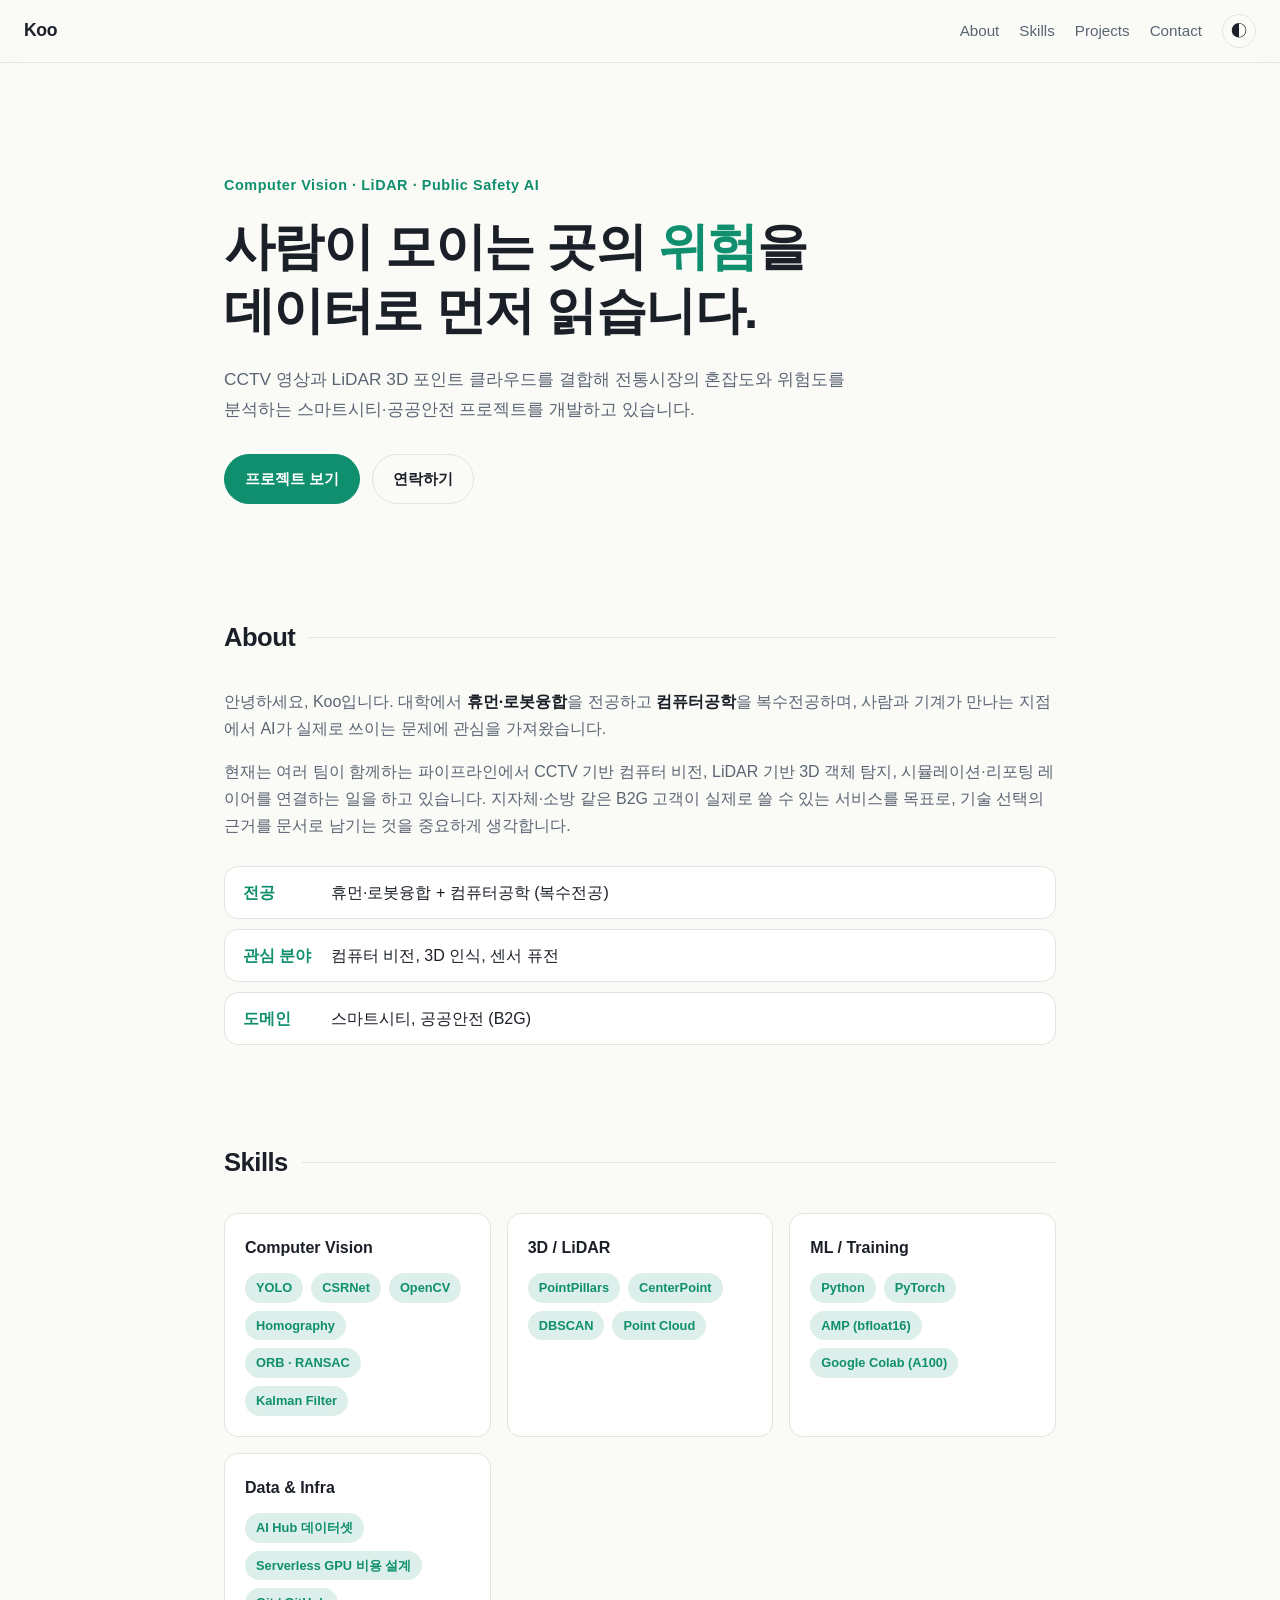
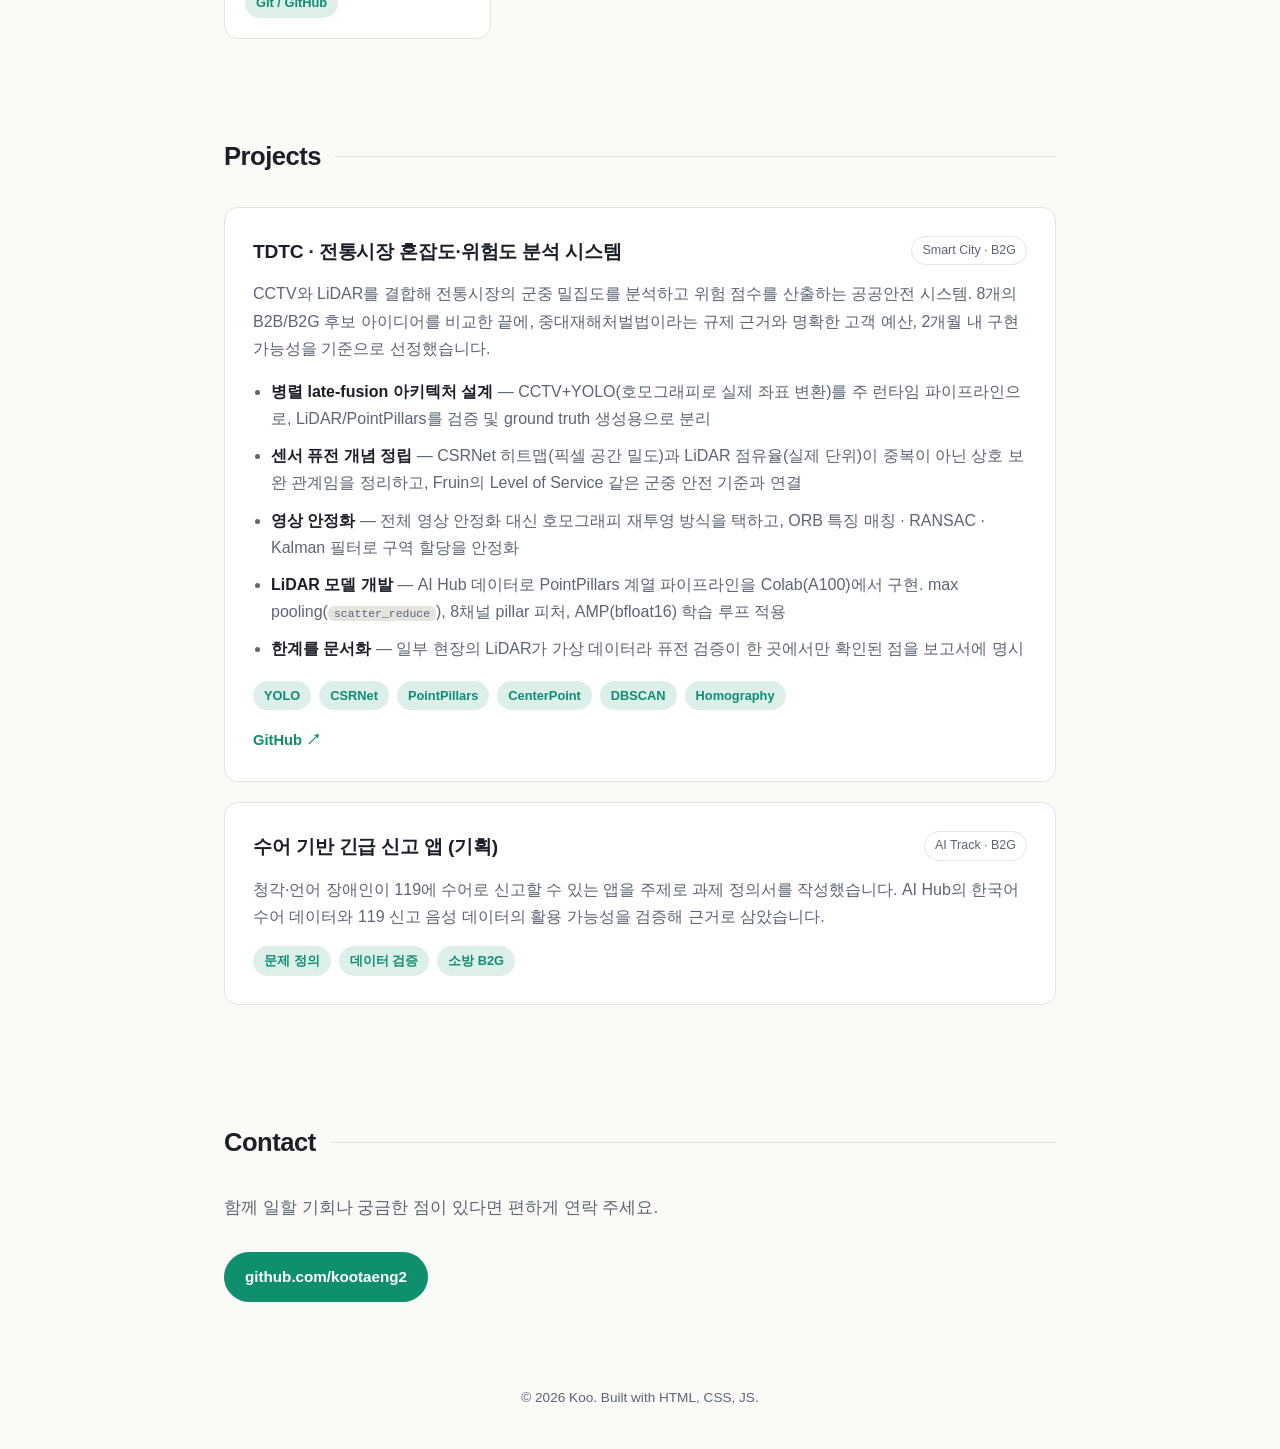
==== index.html @ 0a2bf9da "init portfolio Co-Authored-By: Claude Sonnet 5.5 <noreply@anthropic.com> Claude-Session: https://cla" ====
<!DOCTYPE html>
<html lang="ko">
<head>
  <meta charset="UTF-8">
  <meta name="viewport" content="width=device-width, initial-scale=1.0">
  <title>Koo | Portfolio</title>
  <meta name="description" content="컴퓨터 비전·LiDAR 기반 공공안전 AI를 만드는 Koo의 포트폴리오">
  <link rel="stylesheet" href="style.css">
</head>
<body>

  <header class="nav">
    <a href="#top" class="logo">Koo</a>
    <nav>
      <a href="#about">About</a>
      <a href="#skills">Skills</a>
      <a href="#projects">Projects</a>
      <a href="#contact">Contact</a>
      <button id="theme-toggle" aria-label="테마 전환">◐</button>
    </nav>
  </header>

  <main id="top">

    <!-- HERO -->
    <section class="hero">
      <p class="eyebrow">Computer Vision · LiDAR · Public Safety AI</p>
      <h1>사람이 모이는 곳의 <span class="accent">위험</span>을<br>데이터로 먼저 읽습니다.</h1>
      <p class="lead">
        CCTV 영상과 LiDAR 3D 포인트 클라우드를 결합해 전통시장의 혼잡도와 위험도를 분석하는
        스마트시티·공공안전 프로젝트를 개발하고 있습니다.
      </p>
      <div class="cta">
        <a class="btn primary" href="#projects">프로젝트 보기</a>
        <a class="btn" href="#contact">연락하기</a>
      </div>
    </section>

    <!-- ABOUT -->
    <section id="about" class="reveal">
      <h2>About</h2>
      <div class="about-grid">
        <p>
          안녕하세요, Koo입니다. 대학에서 <strong>휴먼·로봇융합</strong>을 전공하고
          <strong>컴퓨터공학</strong>을 복수전공하며, 사람과 기계가 만나는 지점에서
          AI가 실제로 쓰이는 문제에 관심을 가져왔습니다.
        </p>
        <p>
          현재는 여러 팀이 함께하는 파이프라인에서 CCTV 기반 컴퓨터 비전, LiDAR 기반 3D 객체 탐지,
          시뮬레이션·리포팅 레이어를 연결하는 일을 하고 있습니다. 지자체·소방 같은
          B2G 고객이 실제로 쓸 수 있는 서비스를 목표로, 기술 선택의 근거를 문서로 남기는 것을 중요하게 생각합니다.
        </p>
      </div>
      <ul class="facts">
        <li><span>전공</span>휴먼·로봇융합 + 컴퓨터공학 (복수전공)</li>
        <li><span>관심 분야</span>컴퓨터 비전, 3D 인식, 센서 퓨전</li>
        <li><span>도메인</span>스마트시티, 공공안전 (B2G)</li>
      </ul>
    </section>

    <!-- SKILLS -->
    <section id="skills" class="reveal">
      <h2>Skills</h2>
      <div class="skill-grid">
        <div class="skill-card">
          <h3>Computer Vision</h3>
          <div class="tags"><span>YOLO</span><span>CSRNet</span><span>OpenCV</span><span>Homography</span><span>ORB · RANSAC</span><span>Kalman Filter</span></div>
        </div>
        <div class="skill-card">
          <h3>3D / LiDAR</h3>
          <div class="tags"><span>PointPillars</span><span>CenterPoint</span><span>DBSCAN</span><span>Point Cloud</span></div>
        </div>
        <div class="skill-card">
          <h3>ML / Training</h3>
          <div class="tags"><span>Python</span><span>PyTorch</span><span>AMP (bfloat16)</span><span>Google Colab (A100)</span></div>
        </div>
        <div class="skill-card">
          <h3>Data &amp; Infra</h3>
          <div class="tags"><span>AI Hub 데이터셋</span><span>Serverless GPU 비용 설계</span><span>Git / GitHub</span></div>
        </div>
      </div>
    </section>

    <!-- PROJECTS -->
    <section id="projects" class="reveal">
      <h2>Projects</h2>

      <article class="project featured">
        <div class="project-head">
          <h3>TDTC · 전통시장 혼잡도·위험도 분석 시스템</h3>
          <span class="badge">Smart City · B2G</span>
        </div>
        <p class="summary">
          CCTV와 LiDAR를 결합해 전통시장의 군중 밀집도를 분석하고 위험 점수를 산출하는 공공안전 시스템.
          8개의 B2B/B2G 후보 아이디어를 비교한 끝에, 중대재해처벌법이라는 규제 근거와 명확한 고객 예산,
          2개월 내 구현 가능성을 기준으로 선정했습니다.
        </p>
        <ul class="points">
          <li>
            <strong>병렬 late-fusion 아키텍처 설계</strong> —
            CCTV+YOLO(호모그래피로 실제 좌표 변환)를 주 런타임 파이프라인으로,
            LiDAR/PointPillars를 검증 및 ground truth 생성용으로 분리
          </li>
          <li>
            <strong>센서 퓨전 개념 정립</strong> —
            CSRNet 히트맵(픽셀 공간 밀도)과 LiDAR 점유율(실제 단위)이 중복이 아닌 상호 보완 관계임을 정리하고,
            Fruin의 Level of Service 같은 군중 안전 기준과 연결
          </li>
          <li>
            <strong>영상 안정화</strong> —
            전체 영상 안정화 대신 호모그래피 재투영 방식을 택하고,
            ORB 특징 매칭 · RANSAC · Kalman 필터로 구역 할당을 안정화
          </li>
          <li>
            <strong>LiDAR 모델 개발</strong> —
            AI Hub 데이터로 PointPillars 계열 파이프라인을 Colab(A100)에서 구현.
            max pooling(<code>scatter_reduce</code>), 8채널 pillar 피처, AMP(bfloat16) 학습 루프 적용
          </li>
          <li>
            <strong>한계를 문서화</strong> —
            일부 현장의 LiDAR가 가상 데이터라 퓨전 검증이 한 곳에서만 확인된 점을 보고서에 명시
          </li>
        </ul>
        <div class="tags"><span>YOLO</span><span>CSRNet</span><span>PointPillars</span><span>CenterPoint</span><span>DBSCAN</span><span>Homography</span></div>
        <div class="links">
          <a href="https://github.com/StrongestTeam10/TDTC-AI-CCTV" class="link" target="_blank" rel="noopener">GitHub ↗</a>
        </div>
      </article>

      <article class="project">
        <div class="project-head">
          <h3>수어 기반 긴급 신고 앱 (기획)</h3>
          <span class="badge">AI Track · B2G</span>
        </div>
        <p class="summary">
          청각·언어 장애인이 119에 수어로 신고할 수 있는 앱을 주제로 과제 정의서를 작성했습니다.
          AI Hub의 한국어 수어 데이터와 119 신고 음성 데이터의 활용 가능성을 검증해 근거로 삼았습니다.
        </p>
        <div class="tags"><span>문제 정의</span><span>데이터 검증</span><span>소방 B2G</span></div>
      </article>

    </section>

    <!-- CONTACT -->
    <section id="contact" class="reveal">
      <h2>Contact</h2>
      <p class="lead">함께 일할 기회나 궁금한 점이 있다면 편하게 연락 주세요.</p>
      <div class="contact-links">
        <a class="btn primary" href="https://github.com/kootaeng2" target="_blank" rel="noopener">github.com/kootaeng2</a>
      </div>
    </section>

  </main>

  <footer>
    <p>© <span id="year"></span> Koo. Built with HTML, CSS, JS.</p>
  </footer>

  <script src="script.js"></script>
</body>
</html>
---- style.css ----
:root {
  --bg: #0e1116;
  --surface: #161b22;
  --border: #262d38;
  --text: #e6e9ef;
  --muted: #98a2b3;
  --accent: #4cc9a6;
  --accent-ink: #06231b;
  --radius: 14px;
  --maxw: 880px;
}

:root[data-theme="light"] {
  --bg: #fafaf7;
  --surface: #ffffff;
  --border: #e4e4de;
  --text: #1b1f27;
  --muted: #5b6573;
  --accent: #0f8f6e;
  --accent-ink: #ffffff;
}

* { box-sizing: border-box; margin: 0; padding: 0; }
html { scroll-behavior: smooth; scroll-padding-top: 72px; }

body {
  background: var(--bg);
  color: var(--text);
  font-family: "Pretendard", -apple-system, BlinkMacSystemFont, "Segoe UI", "Apple SD Gothic Neo", "Noto Sans KR", sans-serif;
  line-height: 1.7;
  -webkit-font-smoothing: antialiased;
}

a { color: inherit; text-decoration: none; }
code {
  background: var(--border);
  padding: 1px 6px;
  border-radius: 6px;
  font-size: 0.88em;
}

/* NAV */
.nav {
  position: sticky; top: 0; z-index: 10;
  display: flex; justify-content: space-between; align-items: center;
  padding: 14px 24px;
  background: color-mix(in srgb, var(--bg) 85%, transparent);
  backdrop-filter: blur(10px);
  border-bottom: 1px solid var(--border);
}
.logo { font-weight: 800; font-size: 1.1rem; letter-spacing: -0.02em; }
.nav nav { display: flex; align-items: center; gap: 20px; font-size: 0.95rem; color: var(--muted); }
.nav nav a:hover { color: var(--text); }
#theme-toggle {
  background: none; border: 1px solid var(--border); color: var(--text);
  width: 34px; height: 34px; border-radius: 50%; cursor: pointer; font-size: 1rem;
}

/* LAYOUT */
main { max-width: var(--maxw); margin: 0 auto; padding: 0 24px; }
section { padding: 72px 0 24px; }
h2 {
  font-size: 1.6rem; letter-spacing: -0.02em; margin-bottom: 28px;
  display: flex; align-items: center; gap: 14px;
}
h2::after { content: ""; flex: 1; height: 1px; background: var(--border); }

/* HERO */
.hero { padding: 110px 0 40px; }
.eyebrow { color: var(--accent); font-weight: 600; font-size: 0.9rem; letter-spacing: 0.04em; margin-bottom: 18px; }
.hero h1 { font-size: clamp(2rem, 5.5vw, 3.2rem); line-height: 1.25; letter-spacing: -0.03em; margin-bottom: 22px; }
.accent { color: var(--accent); }
.lead { color: var(--muted); font-size: 1.08rem; max-width: 640px; }
.cta, .contact-links { display: flex; flex-wrap: wrap; gap: 12px; margin-top: 30px; }

.btn {
  display: inline-block; padding: 11px 20px; border-radius: 999px;
  border: 1px solid var(--border); font-weight: 600; font-size: 0.95rem;
  transition: transform .15s, border-color .15s;
}
.btn:hover { transform: translateY(-2px); border-color: var(--accent); }
.btn.primary { background: var(--accent); color: var(--accent-ink); border-color: var(--accent); }

/* ABOUT */
.about-grid { display: grid; gap: 16px; color: var(--muted); }
.about-grid strong { color: var(--text); }
.facts { list-style: none; margin-top: 26px; display: grid; gap: 10px; }
.facts li {
  background: var(--surface); border: 1px solid var(--border);
  border-radius: var(--radius); padding: 12px 18px; display: flex; gap: 16px;
}
.facts span { color: var(--accent); font-weight: 700; min-width: 72px; }

/* SKILLS */
.skill-grid { display: grid; grid-template-columns: repeat(auto-fit, minmax(240px, 1fr)); gap: 16px; }
.skill-card {
  background: var(--surface); border: 1px solid var(--border);
  border-radius: var(--radius); padding: 20px;
}
.skill-card h3 { font-size: 1rem; margin-bottom: 12px; }

.tags { display: flex; flex-wrap: wrap; gap: 8px; }
.tags span {
  font-size: 0.8rem; padding: 4px 11px; border-radius: 999px;
  background: color-mix(in srgb, var(--accent) 14%, transparent);
  color: var(--accent); font-weight: 600;
}

/* PROJECTS */
.project {
  background: var(--surface); border: 1px solid var(--border);
  border-radius: var(--radius); padding: 28px; margin-bottom: 20px;
  transition: border-color .2s, transform .2s;
}
.project:hover { border-color: var(--accent); transform: translateY(-2px); }
.project-head { display: flex; justify-content: space-between; align-items: flex-start; gap: 12px; flex-wrap: wrap; margin-bottom: 12px; }
.project h3 { font-size: 1.2rem; letter-spacing: -0.01em; }
.badge { font-size: 0.78rem; color: var(--muted); border: 1px solid var(--border); padding: 3px 10px; border-radius: 999px; }
.summary { color: var(--muted); margin-bottom: 16px; }
.points { margin: 0 0 18px 18px; color: var(--muted); display: grid; gap: 10px; }
.points strong { color: var(--text); }
.links { display: flex; gap: 16px; margin-top: 18px; }
.link { color: var(--accent); font-weight: 600; font-size: 0.92rem; }
.link:hover { text-decoration: underline; }
.project.placeholder { border-style: dashed; text-align: center; color: var(--muted); background: transparent; }
.project.placeholder h3 { color: var(--muted); margin-bottom: 6px; }

/* FOOTER */
footer { text-align: center; color: var(--muted); font-size: 0.85rem; padding: 60px 24px 40px; }

/* REVEAL ANIMATION */
.reveal { opacity: 0; transform: translateY(18px); transition: opacity .6s ease, transform .6s ease; }
.reveal.visible { opacity: 1; transform: none; }
@media (prefers-reduced-motion: reduce) {
  .reveal { opacity: 1; transform: none; transition: none; }
  html { scroll-behavior: auto; }
}

@media (max-width: 560px) {
  .nav nav { gap: 12px; font-size: 0.85rem; }
  .project { padding: 20px; }
  .facts li { flex-direction: column; gap: 2px; }
}
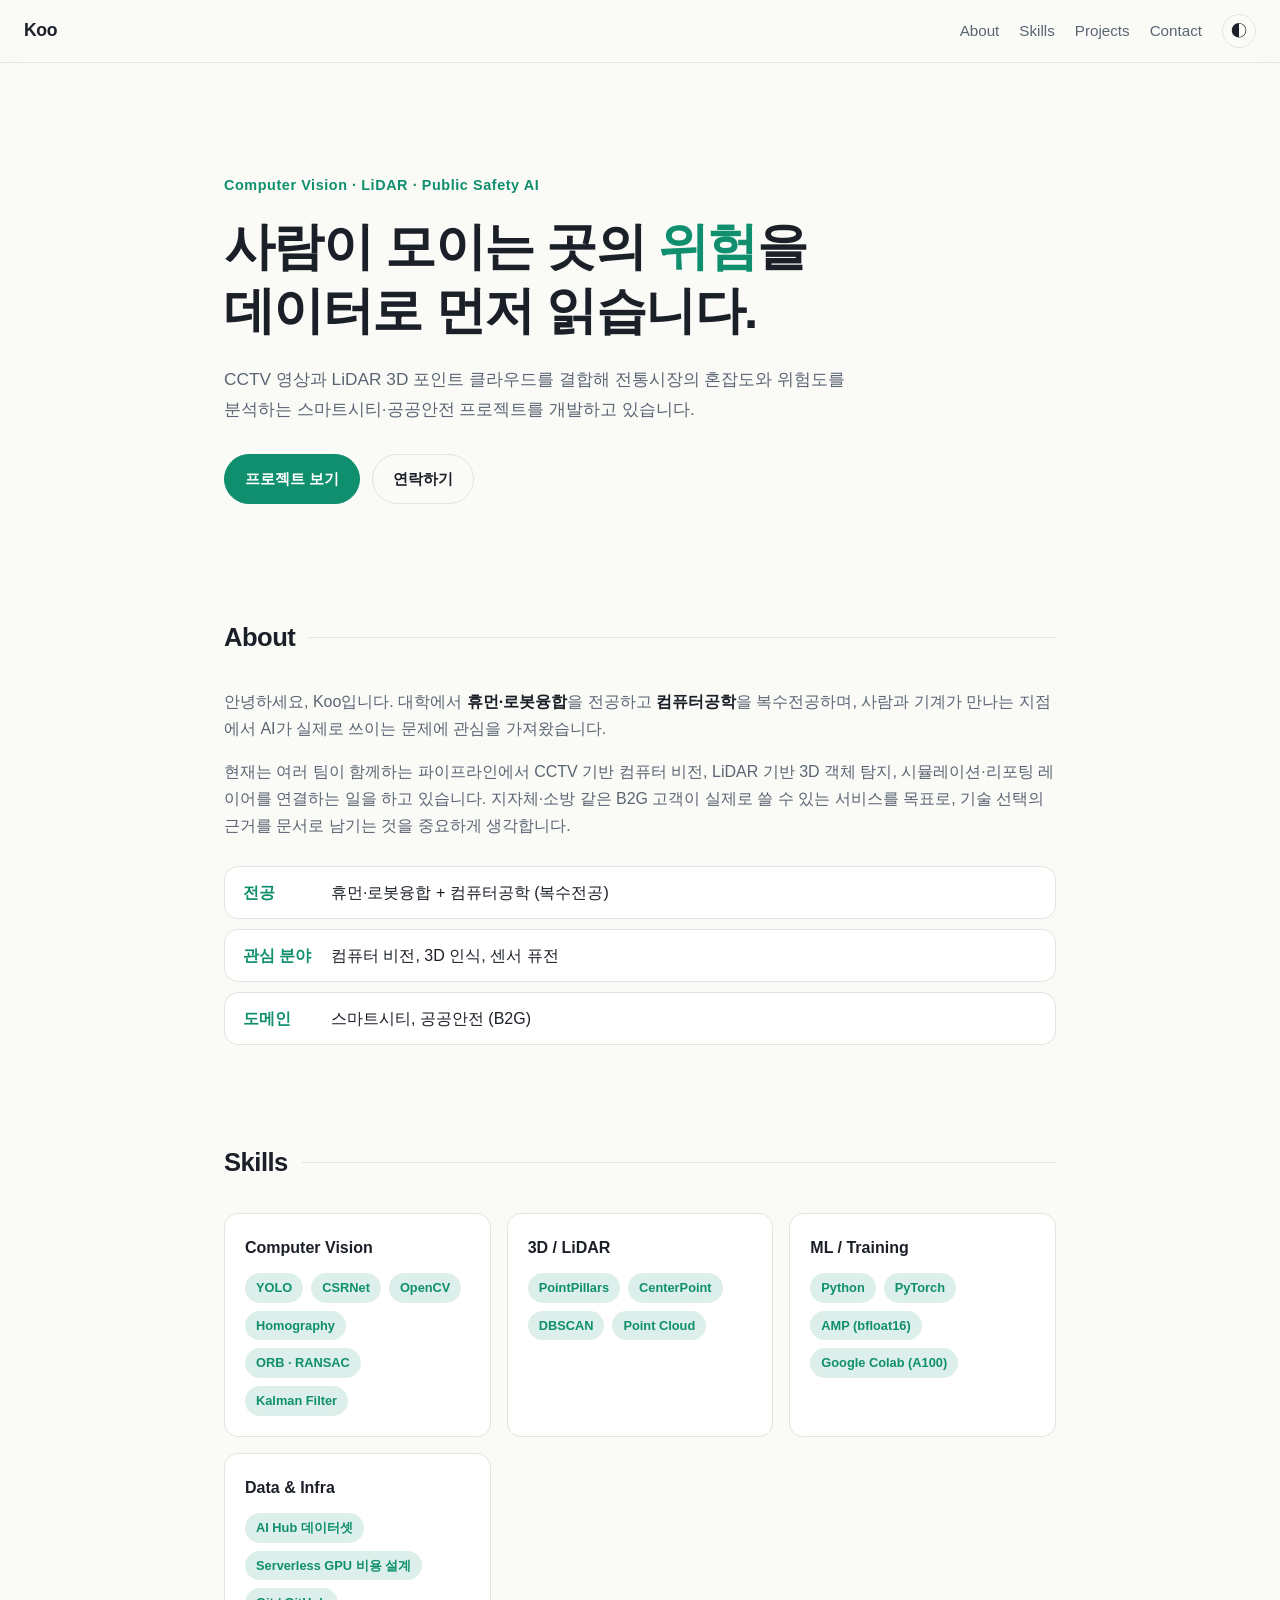
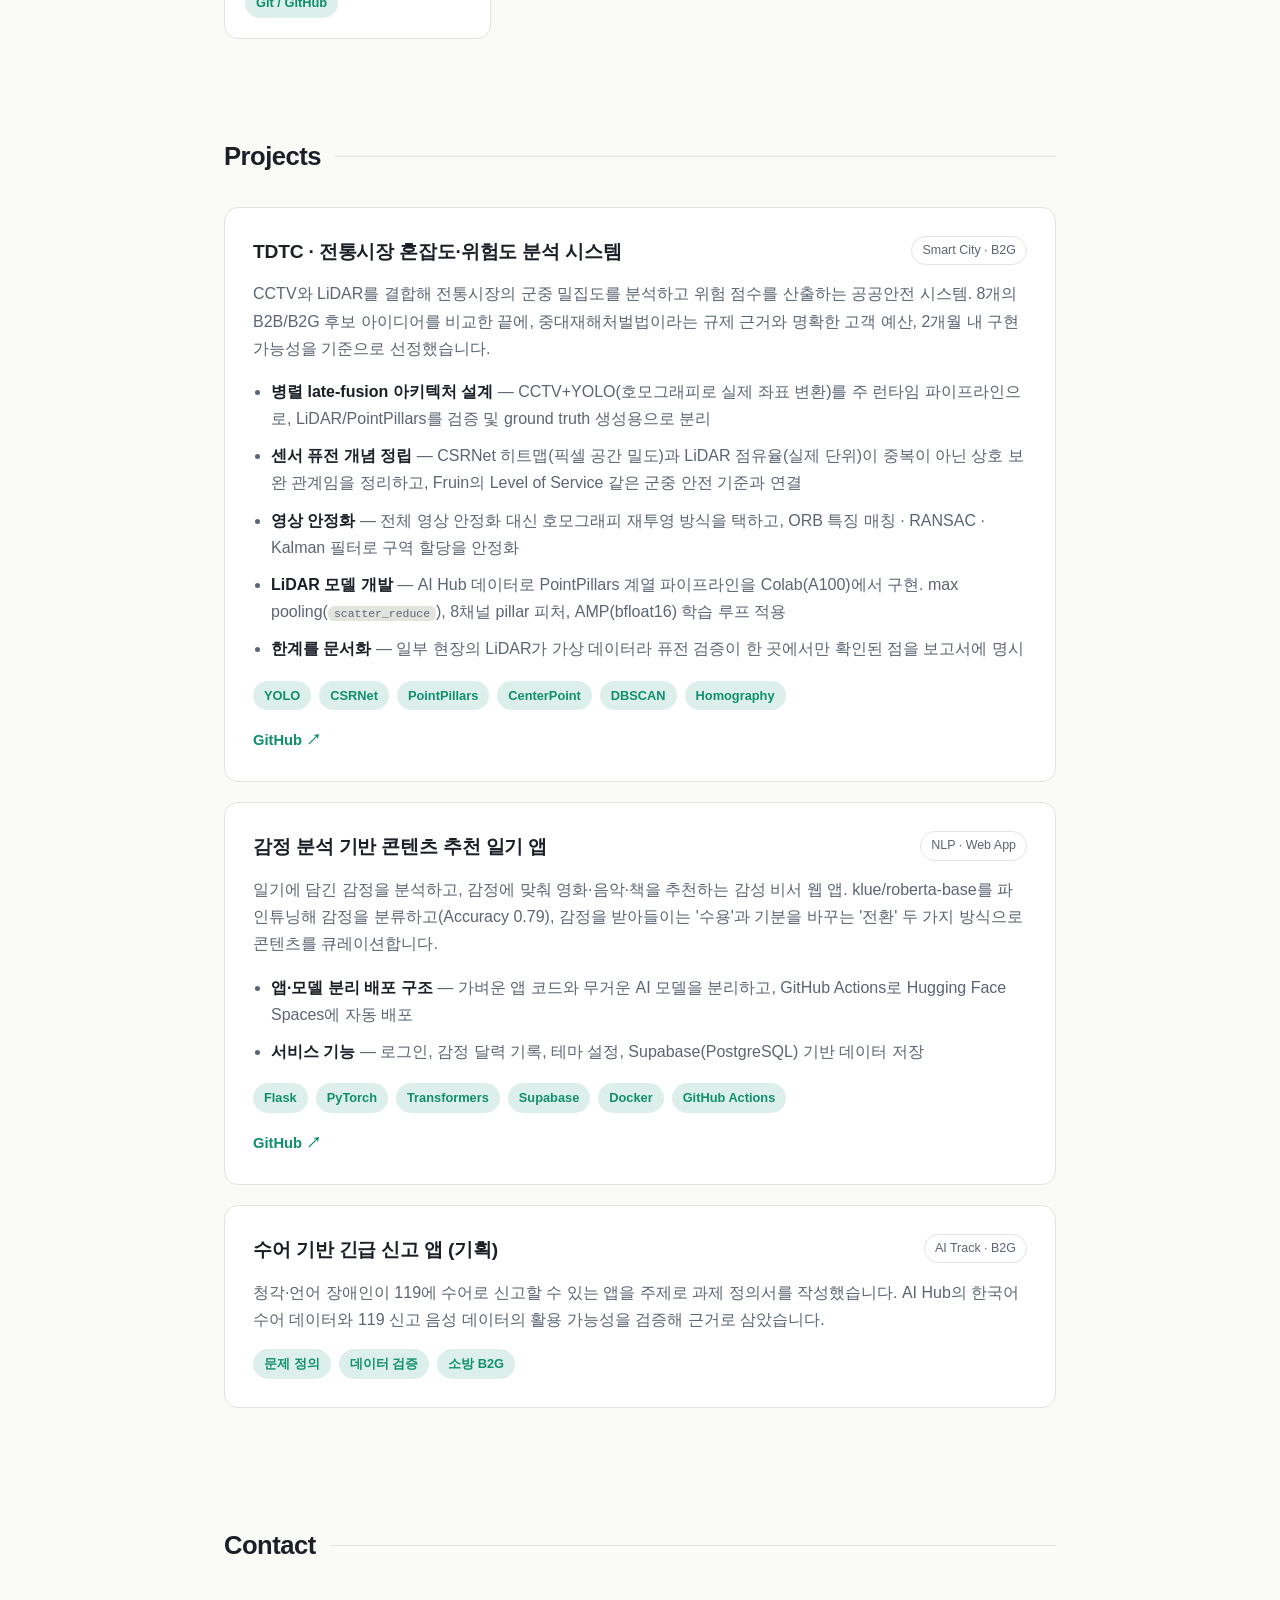
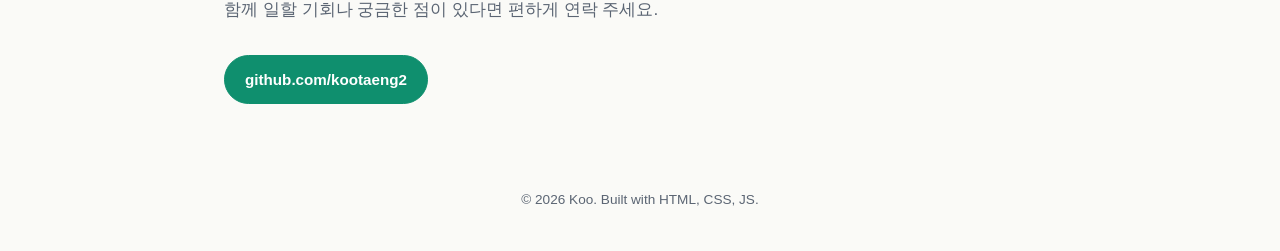
==== commit 00db5a7f: "add emotion chatbot project card Co-Authored-By: Claude Sonnet 5.5 <noreply@anthropic.com> Claude-Se" ====
--- a/index.html
+++ b/index.html
@@ -129,6 +129,32 @@
 
       <article class="project">
         <div class="project-head">
+          <h3>감정 분석 기반 콘텐츠 추천 일기 앱</h3>
+          <span class="badge">NLP · Web App</span>
+        </div>
+        <p class="summary">
+          일기에 담긴 감정을 분석하고, 감정에 맞춰 영화·음악·책을 추천하는 감성 비서 웹 앱.
+          klue/roberta-base를 파인튜닝해 감정을 분류하고(Accuracy 0.79), 감정을 받아들이는 '수용'과
+          기분을 바꾸는 '전환' 두 가지 방식으로 콘텐츠를 큐레이션합니다.
+        </p>
+        <ul class="points">
+          <li>
+            <strong>앱·모델 분리 배포 구조</strong> —
+            가벼운 앱 코드와 무거운 AI 모델을 분리하고, GitHub Actions로 Hugging Face Spaces에 자동 배포
+          </li>
+          <li>
+            <strong>서비스 기능</strong> —
+            로그인, 감정 달력 기록, 테마 설정, Supabase(PostgreSQL) 기반 데이터 저장
+          </li>
+        </ul>
+        <div class="tags"><span>Flask</span><span>PyTorch</span><span>Transformers</span><span>Supabase</span><span>Docker</span><span>GitHub Actions</span></div>
+        <div class="links">
+          <a href="https://github.com/kootaeng2/Emotion-Chatbot-App" class="link" target="_blank" rel="noopener">GitHub ↗</a>
+        </div>
+      </article>
+
+      <article class="project">
+        <div class="project-head">
           <h3>수어 기반 긴급 신고 앱 (기획)</h3>
           <span class="badge">AI Track · B2G</span>
         </div>
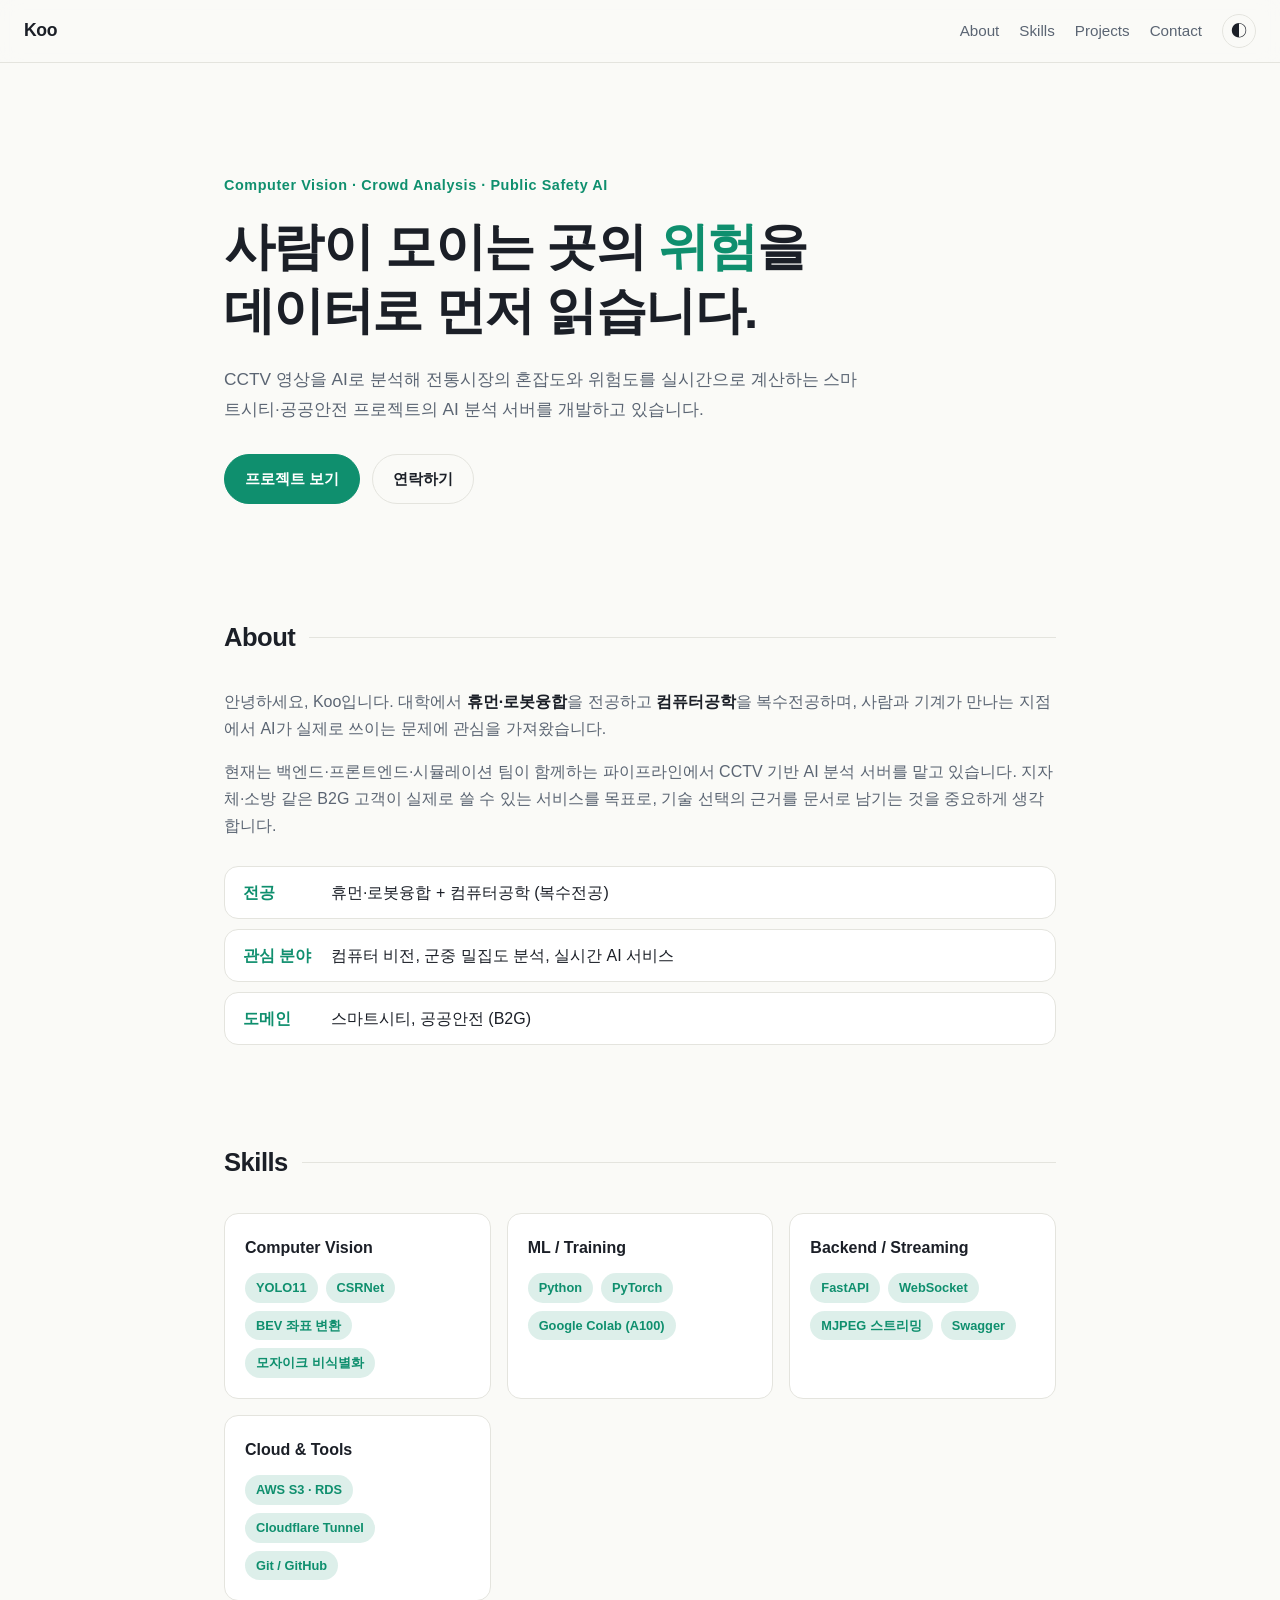
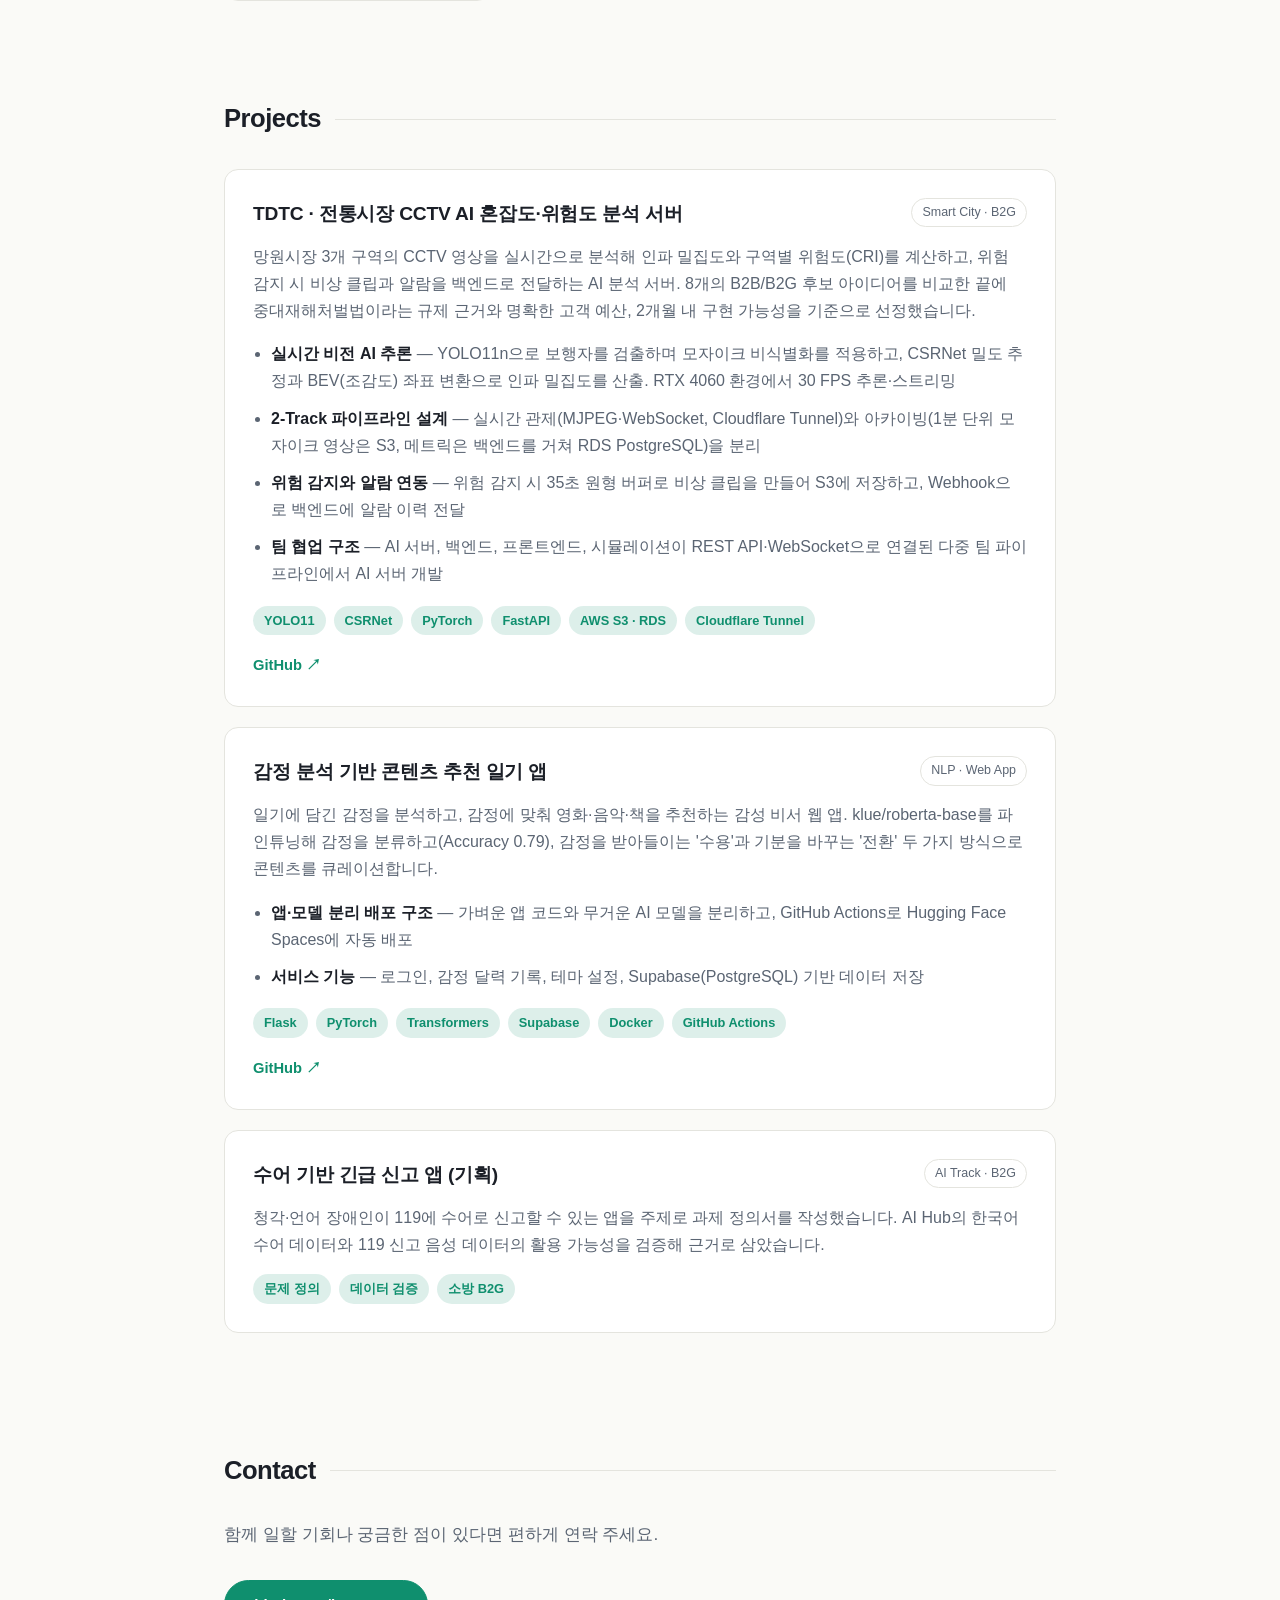
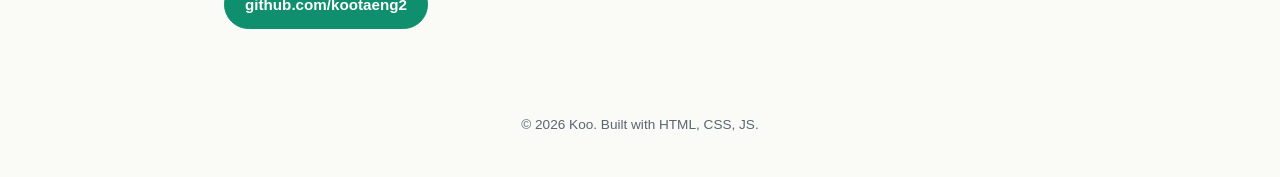
==== commit 74344430: "update TDTC section: CCTV-only AI server, remove LiDAR Co-Authored-By: Claude Sonnet 5.5 <noreply@an" ====
--- a/index.html
+++ b/index.html
@@ -4,7 +4,7 @@
   <meta charset="UTF-8">
   <meta name="viewport" content="width=device-width, initial-scale=1.0">
   <title>Koo | Portfolio</title>
-  <meta name="description" content="컴퓨터 비전·LiDAR 기반 공공안전 AI를 만드는 Koo의 포트폴리오">
+  <meta name="description" content="컴퓨터 비전 기반 공공안전 AI를 만드는 Koo의 포트폴리오">
   <link rel="stylesheet" href="style.css">
 </head>
 <body>
@@ -24,11 +24,11 @@
 
     <!-- HERO -->
     <section class="hero">
-      <p class="eyebrow">Computer Vision · LiDAR · Public Safety AI</p>
+      <p class="eyebrow">Computer Vision · Crowd Analysis · Public Safety AI</p>
       <h1>사람이 모이는 곳의 <span class="accent">위험</span>을<br>데이터로 먼저 읽습니다.</h1>
       <p class="lead">
-        CCTV 영상과 LiDAR 3D 포인트 클라우드를 결합해 전통시장의 혼잡도와 위험도를 분석하는
-        스마트시티·공공안전 프로젝트를 개발하고 있습니다.
+        CCTV 영상을 AI로 분석해 전통시장의 혼잡도와 위험도를 실시간으로 계산하는
+        스마트시티·공공안전 프로젝트의 AI 분석 서버를 개발하고 있습니다.
       </p>
       <div class="cta">
         <a class="btn primary" href="#projects">프로젝트 보기</a>
@@ -46,14 +46,13 @@
           AI가 실제로 쓰이는 문제에 관심을 가져왔습니다.
         </p>
         <p>
-          현재는 여러 팀이 함께하는 파이프라인에서 CCTV 기반 컴퓨터 비전, LiDAR 기반 3D 객체 탐지,
-          시뮬레이션·리포팅 레이어를 연결하는 일을 하고 있습니다. 지자체·소방 같은
-          B2G 고객이 실제로 쓸 수 있는 서비스를 목표로, 기술 선택의 근거를 문서로 남기는 것을 중요하게 생각합니다.
+          현재는 백엔드·프론트엔드·시뮬레이션 팀이 함께하는 파이프라인에서 CCTV 기반 AI 분석 서버를 맡고 있습니다.
+          지자체·소방 같은 B2G 고객이 실제로 쓸 수 있는 서비스를 목표로, 기술 선택의 근거를 문서로 남기는 것을 중요하게 생각합니다.
         </p>
       </div>
       <ul class="facts">
         <li><span>전공</span>휴먼·로봇융합 + 컴퓨터공학 (복수전공)</li>
-        <li><span>관심 분야</span>컴퓨터 비전, 3D 인식, 센서 퓨전</li>
+        <li><span>관심 분야</span>컴퓨터 비전, 군중 밀집도 분석, 실시간 AI 서비스</li>
         <li><span>도메인</span>스마트시티, 공공안전 (B2G)</li>
       </ul>
     </section>
@@ -64,19 +63,19 @@
       <div class="skill-grid">
         <div class="skill-card">
           <h3>Computer Vision</h3>
-          <div class="tags"><span>YOLO</span><span>CSRNet</span><span>OpenCV</span><span>Homography</span><span>ORB · RANSAC</span><span>Kalman Filter</span></div>
-        </div>
-        <div class="skill-card">
-          <h3>3D / LiDAR</h3>
-          <div class="tags"><span>PointPillars</span><span>CenterPoint</span><span>DBSCAN</span><span>Point Cloud</span></div>
+          <div class="tags"><span>YOLO11</span><span>CSRNet</span><span>BEV 좌표 변환</span><span>모자이크 비식별화</span></div>
         </div>
         <div class="skill-card">
           <h3>ML / Training</h3>
-          <div class="tags"><span>Python</span><span>PyTorch</span><span>AMP (bfloat16)</span><span>Google Colab (A100)</span></div>
+          <div class="tags"><span>Python</span><span>PyTorch</span><span>Google Colab (A100)</span></div>
         </div>
         <div class="skill-card">
-          <h3>Data &amp; Infra</h3>
-          <div class="tags"><span>AI Hub 데이터셋</span><span>Serverless GPU 비용 설계</span><span>Git / GitHub</span></div>
+          <h3>Backend / Streaming</h3>
+          <div class="tags"><span>FastAPI</span><span>WebSocket</span><span>MJPEG 스트리밍</span><span>Swagger</span></div>
+        </div>
+        <div class="skill-card">
+          <h3>Cloud &amp; Tools</h3>
+          <div class="tags"><span>AWS S3 · RDS</span><span>Cloudflare Tunnel</span><span>Git / GitHub</span></div>
         </div>
       </div>
     </section>
@@ -87,41 +86,34 @@
 
       <article class="project featured">
         <div class="project-head">
-          <h3>TDTC · 전통시장 혼잡도·위험도 분석 시스템</h3>
+          <h3>TDTC · 전통시장 CCTV AI 혼잡도·위험도 분석 서버</h3>
           <span class="badge">Smart City · B2G</span>
         </div>
         <p class="summary">
-          CCTV와 LiDAR를 결합해 전통시장의 군중 밀집도를 분석하고 위험 점수를 산출하는 공공안전 시스템.
-          8개의 B2B/B2G 후보 아이디어를 비교한 끝에, 중대재해처벌법이라는 규제 근거와 명확한 고객 예산,
-          2개월 내 구현 가능성을 기준으로 선정했습니다.
+          망원시장 3개 구역의 CCTV 영상을 실시간으로 분석해 인파 밀집도와 구역별 위험도(CRI)를 계산하고,
+          위험 감지 시 비상 클립과 알람을 백엔드로 전달하는 AI 분석 서버. 8개의 B2B/B2G 후보 아이디어를 비교한 끝에
+          중대재해처벌법이라는 규제 근거와 명확한 고객 예산, 2개월 내 구현 가능성을 기준으로 선정했습니다.
         </p>
         <ul class="points">
           <li>
-            <strong>병렬 late-fusion 아키텍처 설계</strong> —
-            CCTV+YOLO(호모그래피로 실제 좌표 변환)를 주 런타임 파이프라인으로,
-            LiDAR/PointPillars를 검증 및 ground truth 생성용으로 분리
+            <strong>실시간 비전 AI 추론</strong> —
+            YOLO11n으로 보행자를 검출하며 모자이크 비식별화를 적용하고, CSRNet 밀도 추정과 BEV(조감도) 좌표 변환으로
+            인파 밀집도를 산출. RTX 4060 환경에서 30 FPS 추론·스트리밍
           </li>
           <li>
-            <strong>센서 퓨전 개념 정립</strong> —
-            CSRNet 히트맵(픽셀 공간 밀도)과 LiDAR 점유율(실제 단위)이 중복이 아닌 상호 보완 관계임을 정리하고,
-            Fruin의 Level of Service 같은 군중 안전 기준과 연결
+            <strong>2-Track 파이프라인 설계</strong> —
+            실시간 관제(MJPEG·WebSocket, Cloudflare Tunnel)와 아카이빙(1분 단위 모자이크 영상은 S3, 메트릭은 백엔드를 거쳐 RDS PostgreSQL)을 분리
           </li>
           <li>
-            <strong>영상 안정화</strong> —
-            전체 영상 안정화 대신 호모그래피 재투영 방식을 택하고,
-            ORB 특징 매칭 · RANSAC · Kalman 필터로 구역 할당을 안정화
+            <strong>위험 감지와 알람 연동</strong> —
+            위험 감지 시 35초 원형 버퍼로 비상 클립을 만들어 S3에 저장하고, Webhook으로 백엔드에 알람 이력 전달
           </li>
           <li>
-            <strong>LiDAR 모델 개발</strong> —
-            AI Hub 데이터로 PointPillars 계열 파이프라인을 Colab(A100)에서 구현.
-            max pooling(<code>scatter_reduce</code>), 8채널 pillar 피처, AMP(bfloat16) 학습 루프 적용
-          </li>
-          <li>
-            <strong>한계를 문서화</strong> —
-            일부 현장의 LiDAR가 가상 데이터라 퓨전 검증이 한 곳에서만 확인된 점을 보고서에 명시
+            <strong>팀 협업 구조</strong> —
+            AI 서버, 백엔드, 프론트엔드, 시뮬레이션이 REST API·WebSocket으로 연결된 다중 팀 파이프라인에서 AI 서버 개발
           </li>
         </ul>
-        <div class="tags"><span>YOLO</span><span>CSRNet</span><span>PointPillars</span><span>CenterPoint</span><span>DBSCAN</span><span>Homography</span></div>
+        <div class="tags"><span>YOLO11</span><span>CSRNet</span><span>PyTorch</span><span>FastAPI</span><span>AWS S3 · RDS</span><span>Cloudflare Tunnel</span></div>
         <div class="links">
           <a href="https://github.com/StrongestTeam10/TDTC-AI-CCTV" class="link" target="_blank" rel="noopener">GitHub ↗</a>
         </div>
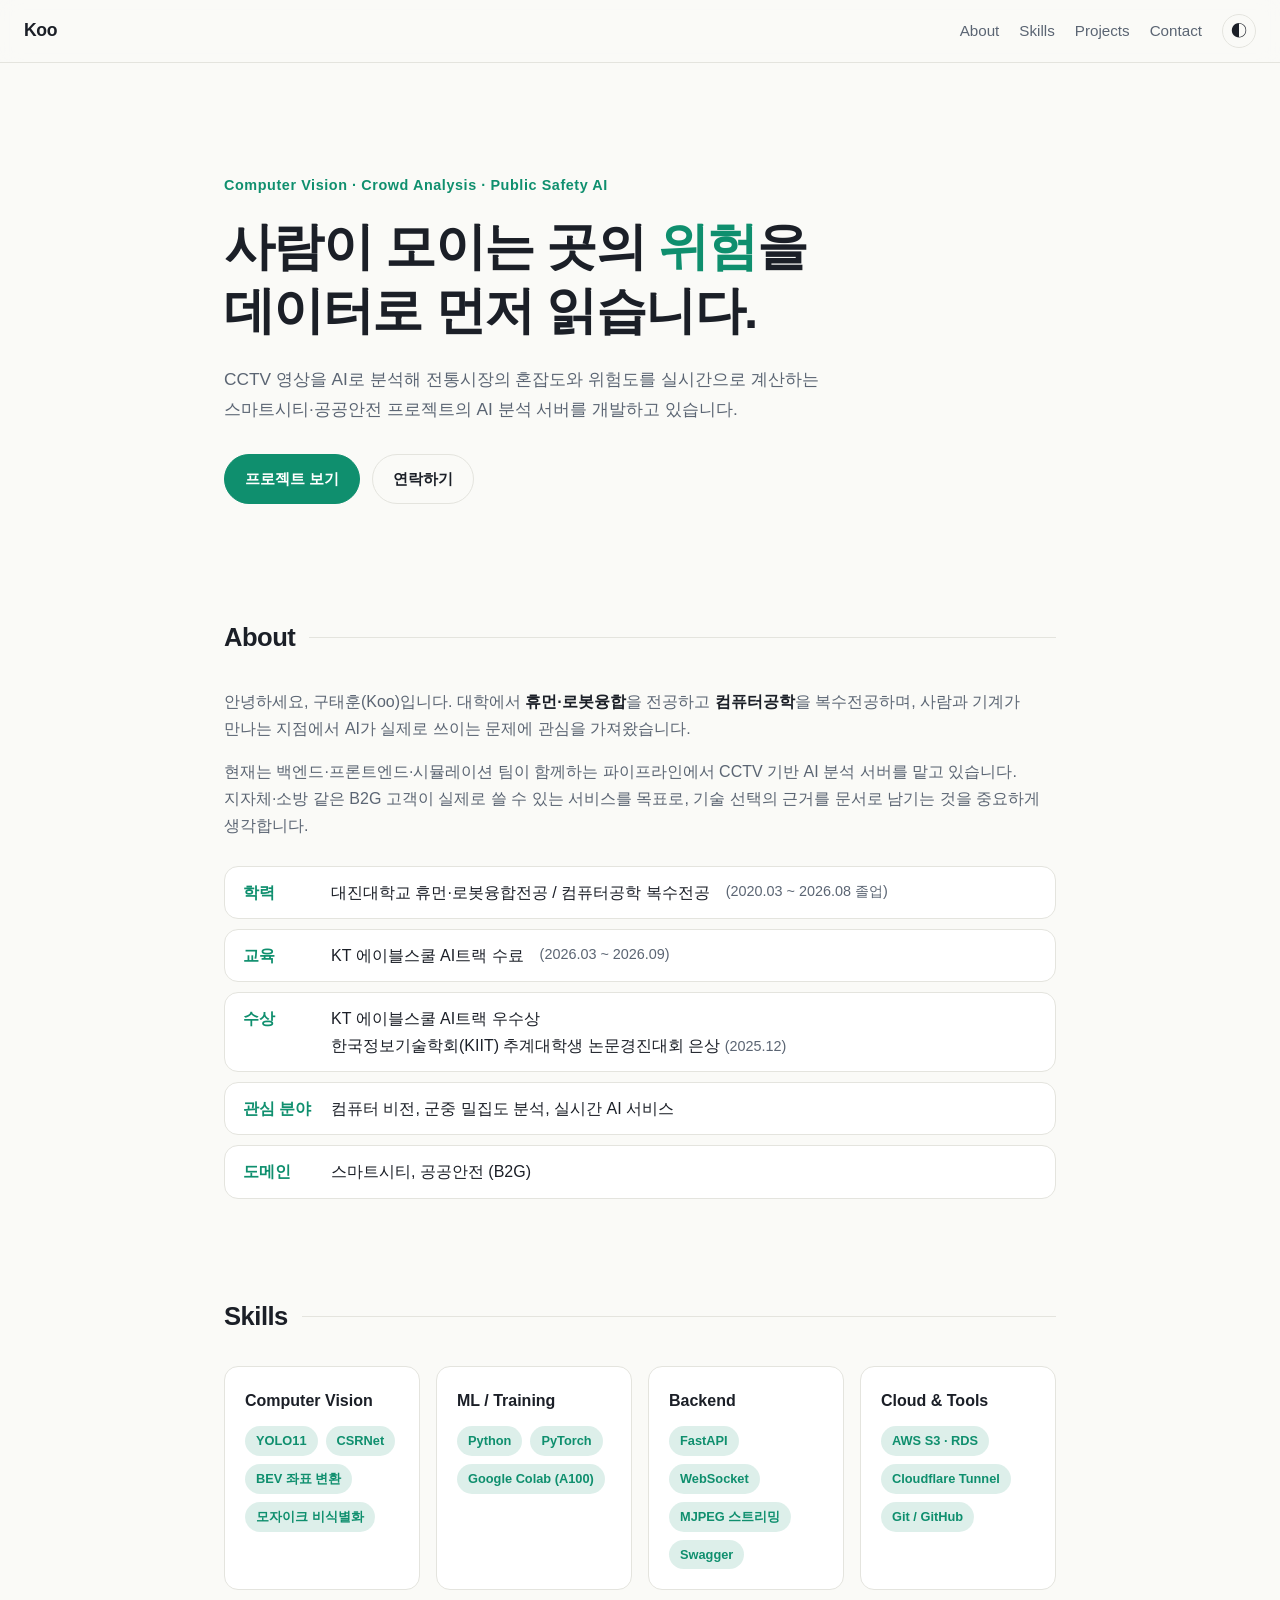
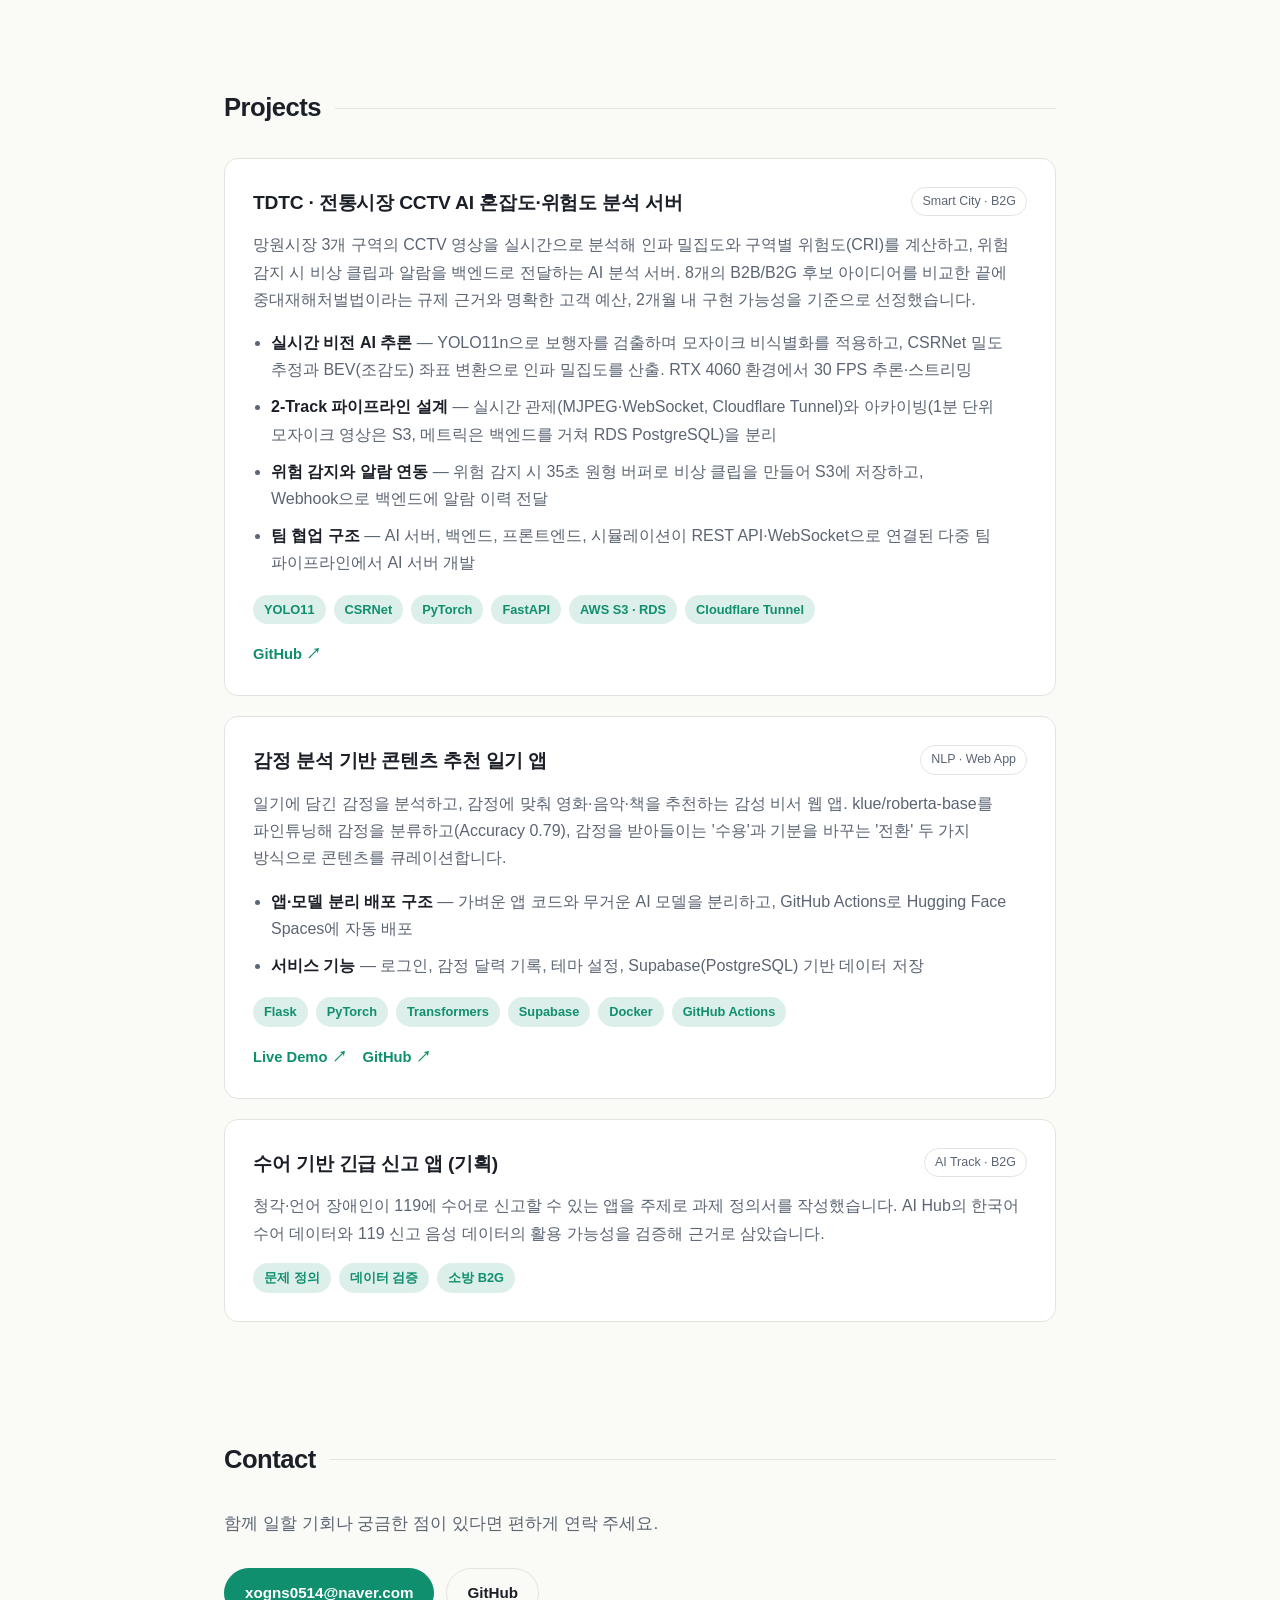
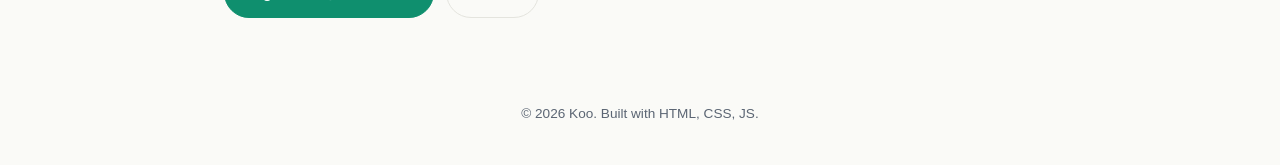
==== commit 1f6a415a: "add education, Aivle, awards, email; fix layout and Korean line breaks Co-Authored-By: Claude Sonnet" ====
--- a/index.html
+++ b/index.html
@@ -41,7 +41,7 @@
       <h2>About</h2>
       <div class="about-grid">
         <p>
-          안녕하세요, Koo입니다. 대학에서 <strong>휴먼·로봇융합</strong>을 전공하고
+          안녕하세요, 구태훈(Koo)입니다. 대학에서 <strong>휴먼·로봇융합</strong>을 전공하고
           <strong>컴퓨터공학</strong>을 복수전공하며, 사람과 기계가 만나는 지점에서
           AI가 실제로 쓰이는 문제에 관심을 가져왔습니다.
         </p>
@@ -51,7 +51,9 @@
         </p>
       </div>
       <ul class="facts">
-        <li><span>전공</span>휴먼·로봇융합 + 컴퓨터공학 (복수전공)</li>
+        <li><span>학력</span>대진대학교 휴먼·로봇융합전공 / 컴퓨터공학 복수전공 <em>(2020.03 ~ 2026.08 졸업)</em></li>
+        <li><span>교육</span>KT 에이블스쿨 AI트랙 수료 <em>(2026.03 ~ 2026.09)</em></li>
+        <li><span>수상</span><div>KT 에이블스쿨 AI트랙 우수상<br>한국정보기술학회(KIIT) 추계대학생 논문경진대회 은상 <em>(2025.12)</em></div></li>
         <li><span>관심 분야</span>컴퓨터 비전, 군중 밀집도 분석, 실시간 AI 서비스</li>
         <li><span>도메인</span>스마트시티, 공공안전 (B2G)</li>
       </ul>
@@ -70,7 +72,7 @@
           <div class="tags"><span>Python</span><span>PyTorch</span><span>Google Colab (A100)</span></div>
         </div>
         <div class="skill-card">
-          <h3>Backend / Streaming</h3>
+          <h3>Backend</h3>
           <div class="tags"><span>FastAPI</span><span>WebSocket</span><span>MJPEG 스트리밍</span><span>Swagger</span></div>
         </div>
         <div class="skill-card">
@@ -141,6 +143,7 @@
         </ul>
         <div class="tags"><span>Flask</span><span>PyTorch</span><span>Transformers</span><span>Supabase</span><span>Docker</span><span>GitHub Actions</span></div>
         <div class="links">
+          <a href="https://huggingface.co/spaces/taehoon222/emotion-chatbot-app" class="link" target="_blank" rel="noopener">Live Demo ↗</a>
           <a href="https://github.com/kootaeng2/Emotion-Chatbot-App" class="link" target="_blank" rel="noopener">GitHub ↗</a>
         </div>
       </article>
@@ -164,7 +167,8 @@
       <h2>Contact</h2>
       <p class="lead">함께 일할 기회나 궁금한 점이 있다면 편하게 연락 주세요.</p>
       <div class="contact-links">
-        <a class="btn primary" href="https://github.com/kootaeng2" target="_blank" rel="noopener">github.com/kootaeng2</a>
+        <a class="btn primary" href="mailto:xogns0514@naver.com">xogns0514@naver.com</a>
+        <a class="btn" href="https://github.com/kootaeng2" target="_blank" rel="noopener">GitHub</a>
       </div>
     </section>
 
--- a/style.css
+++ b/style.css
@@ -28,6 +28,8 @@
   color: var(--text);
   font-family: "Pretendard", -apple-system, BlinkMacSystemFont, "Segoe UI", "Apple SD Gothic Neo", "Noto Sans KR", sans-serif;
   line-height: 1.7;
+  word-break: keep-all;
+  overflow-wrap: break-word;
   -webkit-font-smoothing: antialiased;
 }
 
@@ -89,10 +91,11 @@
   background: var(--surface); border: 1px solid var(--border);
   border-radius: var(--radius); padding: 12px 18px; display: flex; gap: 16px;
 }
-.facts span { color: var(--accent); font-weight: 700; min-width: 72px; }
+.facts > li > span { color: var(--accent); font-weight: 700; min-width: 72px; flex-shrink: 0; }
+.facts em { color: var(--muted); font-style: normal; font-size: 0.9em; }
 
 /* SKILLS */
-.skill-grid { display: grid; grid-template-columns: repeat(auto-fit, minmax(240px, 1fr)); gap: 16px; }
+.skill-grid { display: grid; grid-template-columns: repeat(auto-fit, minmax(190px, 1fr)); gap: 16px; }
 .skill-card {
   background: var(--surface); border: 1px solid var(--border);
   border-radius: var(--radius); padding: 20px;
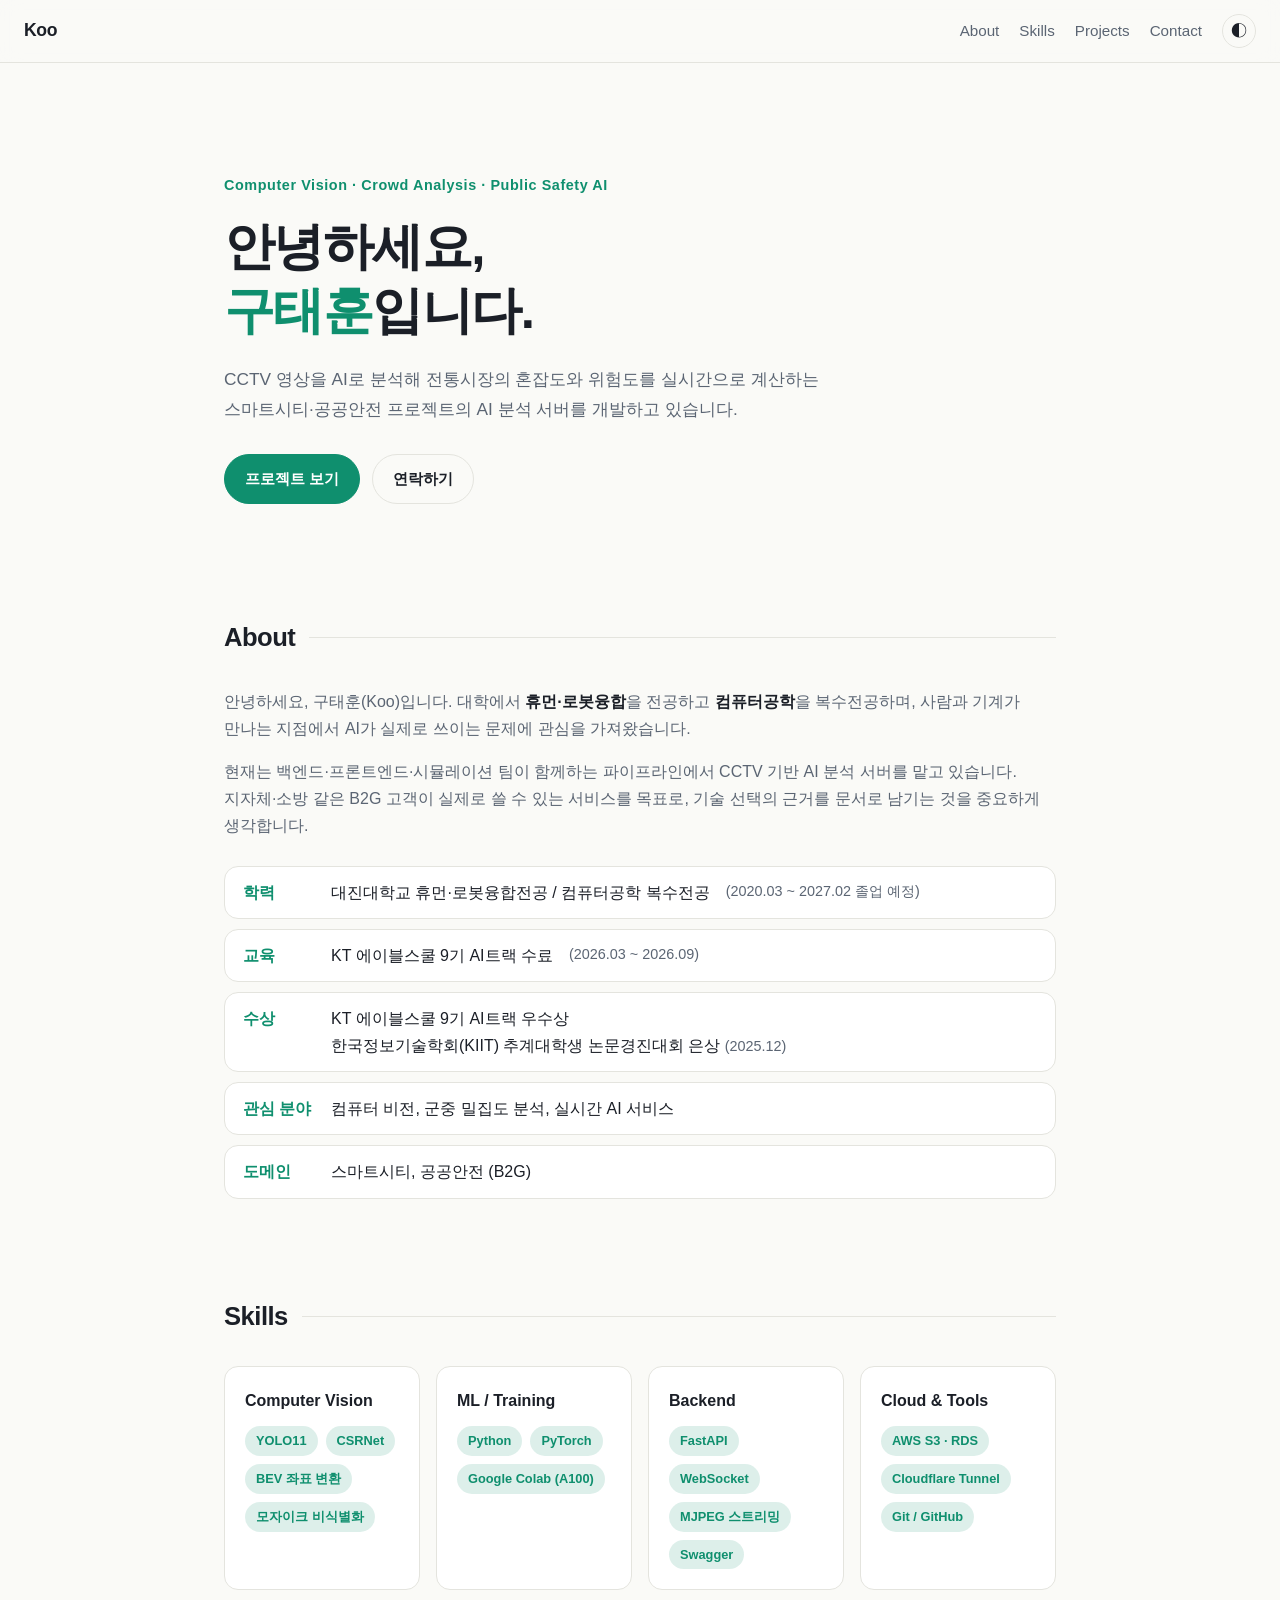
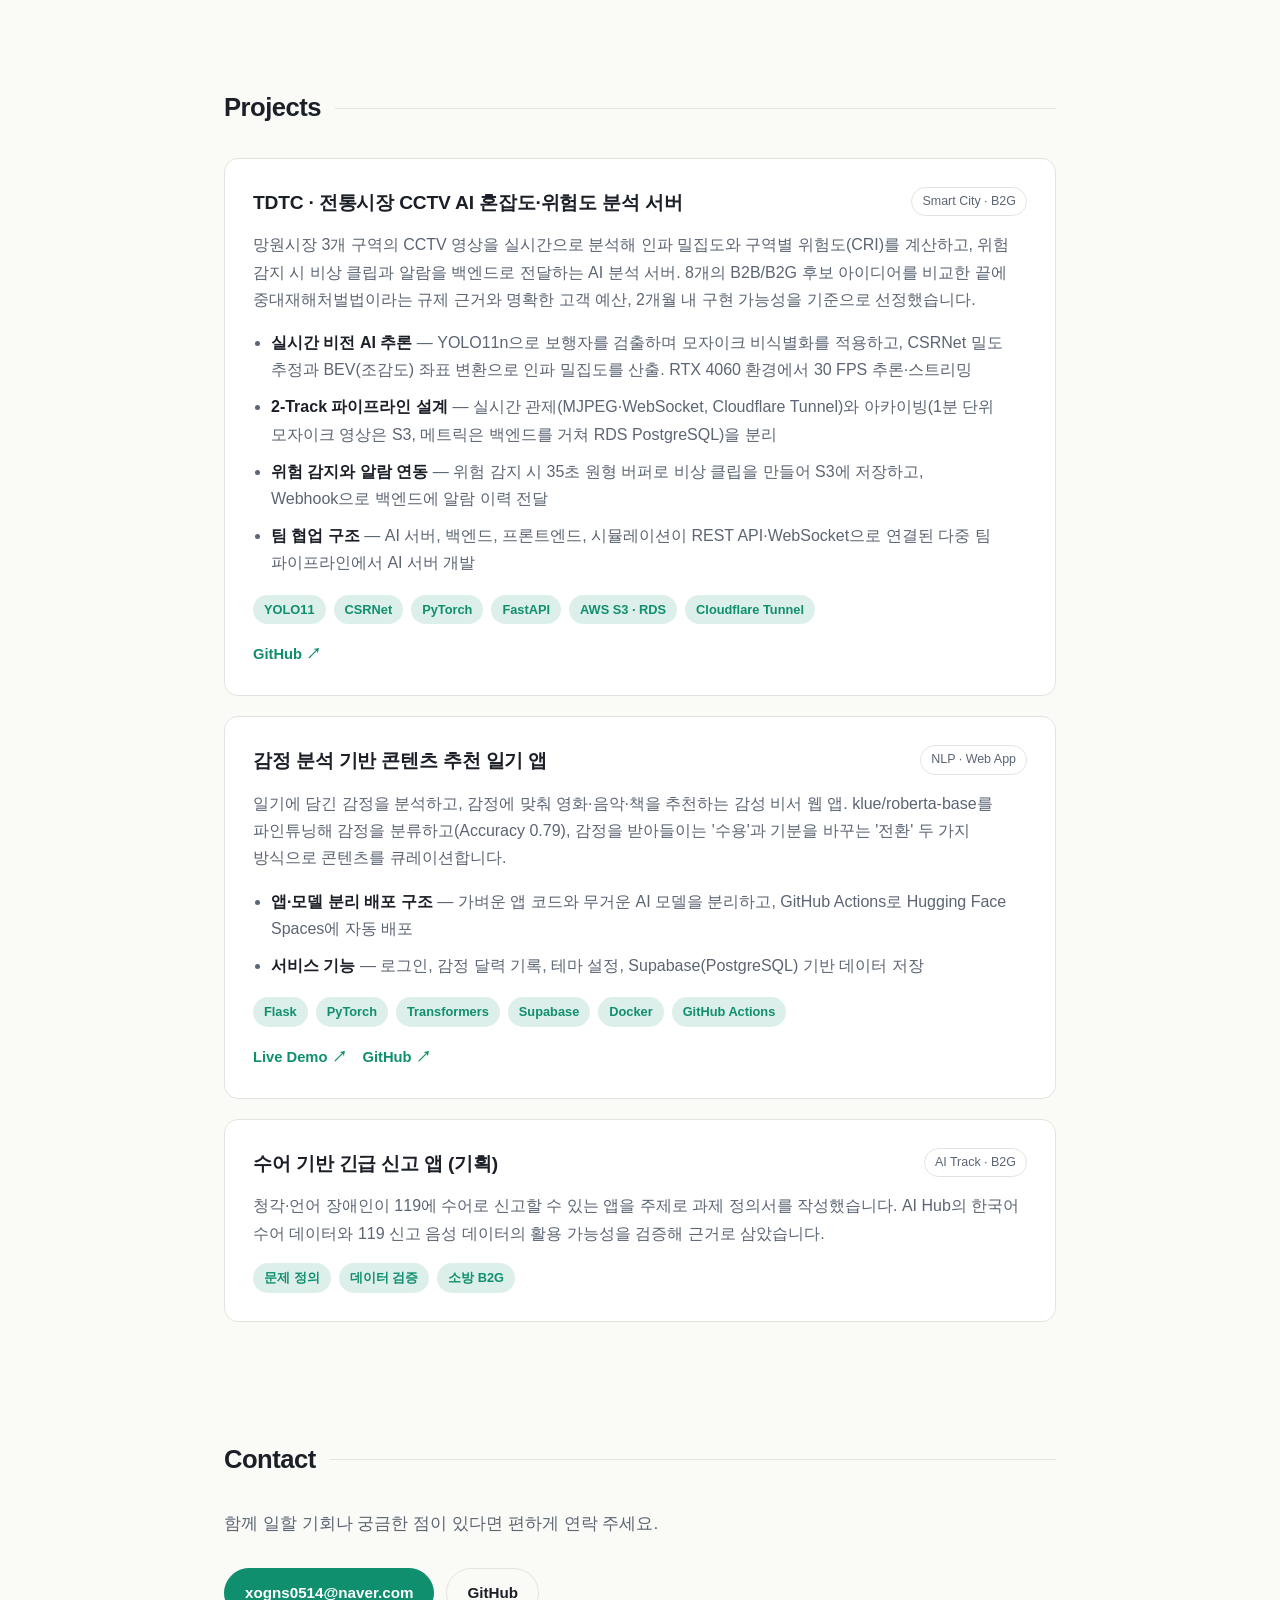
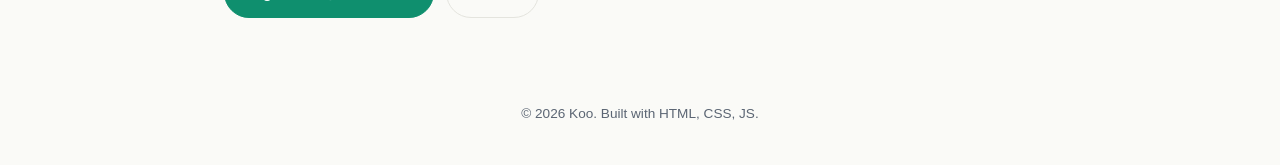
==== commit ce1e843b: "update hero, graduation date, Aivle 9th cohort Co-Authored-By: Claude Sonnet 5.5 <noreply@anthropic." ====
--- a/index.html
+++ b/index.html
@@ -25,7 +25,7 @@
     <!-- HERO -->
     <section class="hero">
       <p class="eyebrow">Computer Vision · Crowd Analysis · Public Safety AI</p>
-      <h1>사람이 모이는 곳의 <span class="accent">위험</span>을<br>데이터로 먼저 읽습니다.</h1>
+      <h1>안녕하세요,<br><span class="accent">구태훈</span>입니다.</h1>
       <p class="lead">
         CCTV 영상을 AI로 분석해 전통시장의 혼잡도와 위험도를 실시간으로 계산하는
         스마트시티·공공안전 프로젝트의 AI 분석 서버를 개발하고 있습니다.
@@ -51,9 +51,9 @@
         </p>
       </div>
       <ul class="facts">
-        <li><span>학력</span>대진대학교 휴먼·로봇융합전공 / 컴퓨터공학 복수전공 <em>(2020.03 ~ 2026.08 졸업)</em></li>
-        <li><span>교육</span>KT 에이블스쿨 AI트랙 수료 <em>(2026.03 ~ 2026.09)</em></li>
-        <li><span>수상</span><div>KT 에이블스쿨 AI트랙 우수상<br>한국정보기술학회(KIIT) 추계대학생 논문경진대회 은상 <em>(2025.12)</em></div></li>
+        <li><span>학력</span>대진대학교 휴먼·로봇융합전공 / 컴퓨터공학 복수전공 <em>(2020.03 ~ 2027.02 졸업 예정)</em></li>
+        <li><span>교육</span>KT 에이블스쿨 9기 AI트랙 수료 <em>(2026.03 ~ 2026.09)</em></li>
+        <li><span>수상</span><div>KT 에이블스쿨 9기 AI트랙 우수상<br>한국정보기술학회(KIIT) 추계대학생 논문경진대회 은상 <em>(2025.12)</em></div></li>
         <li><span>관심 분야</span>컴퓨터 비전, 군중 밀집도 분석, 실시간 AI 서비스</li>
         <li><span>도메인</span>스마트시티, 공공안전 (B2G)</li>
       </ul>
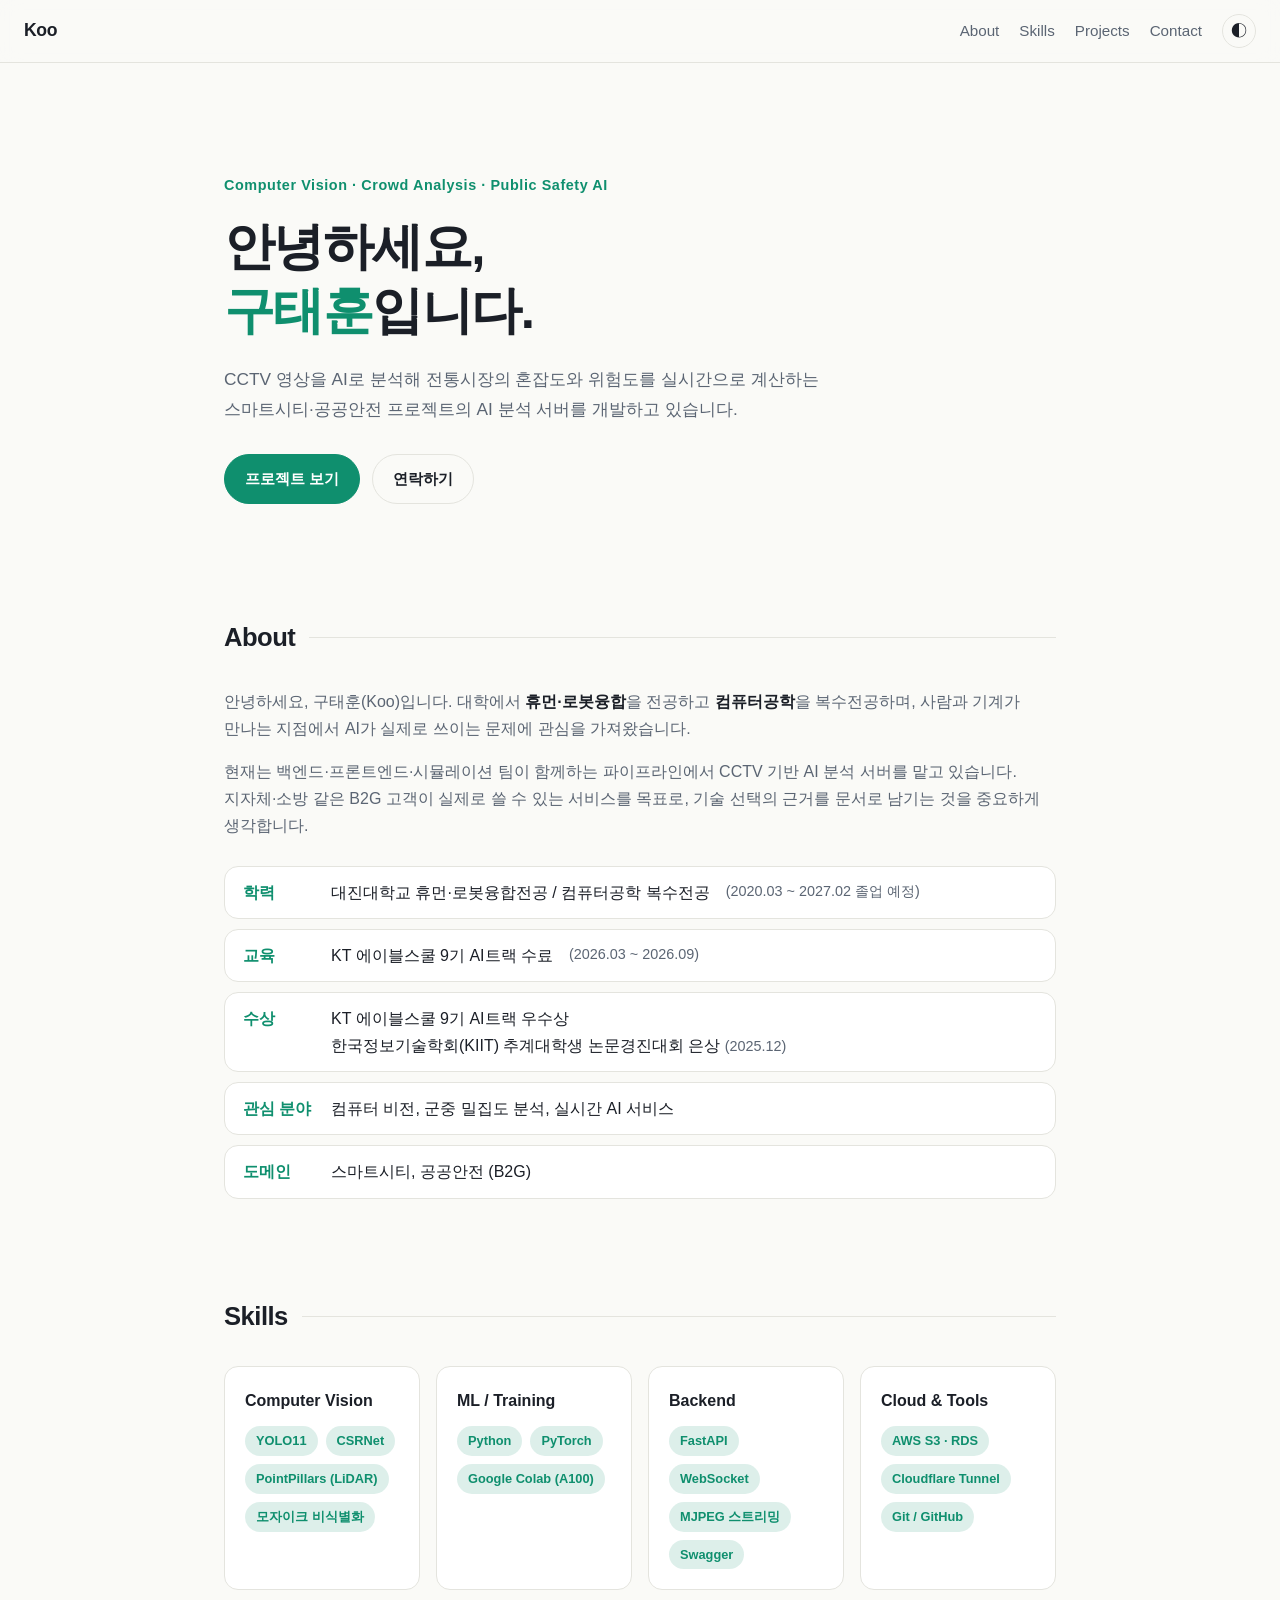
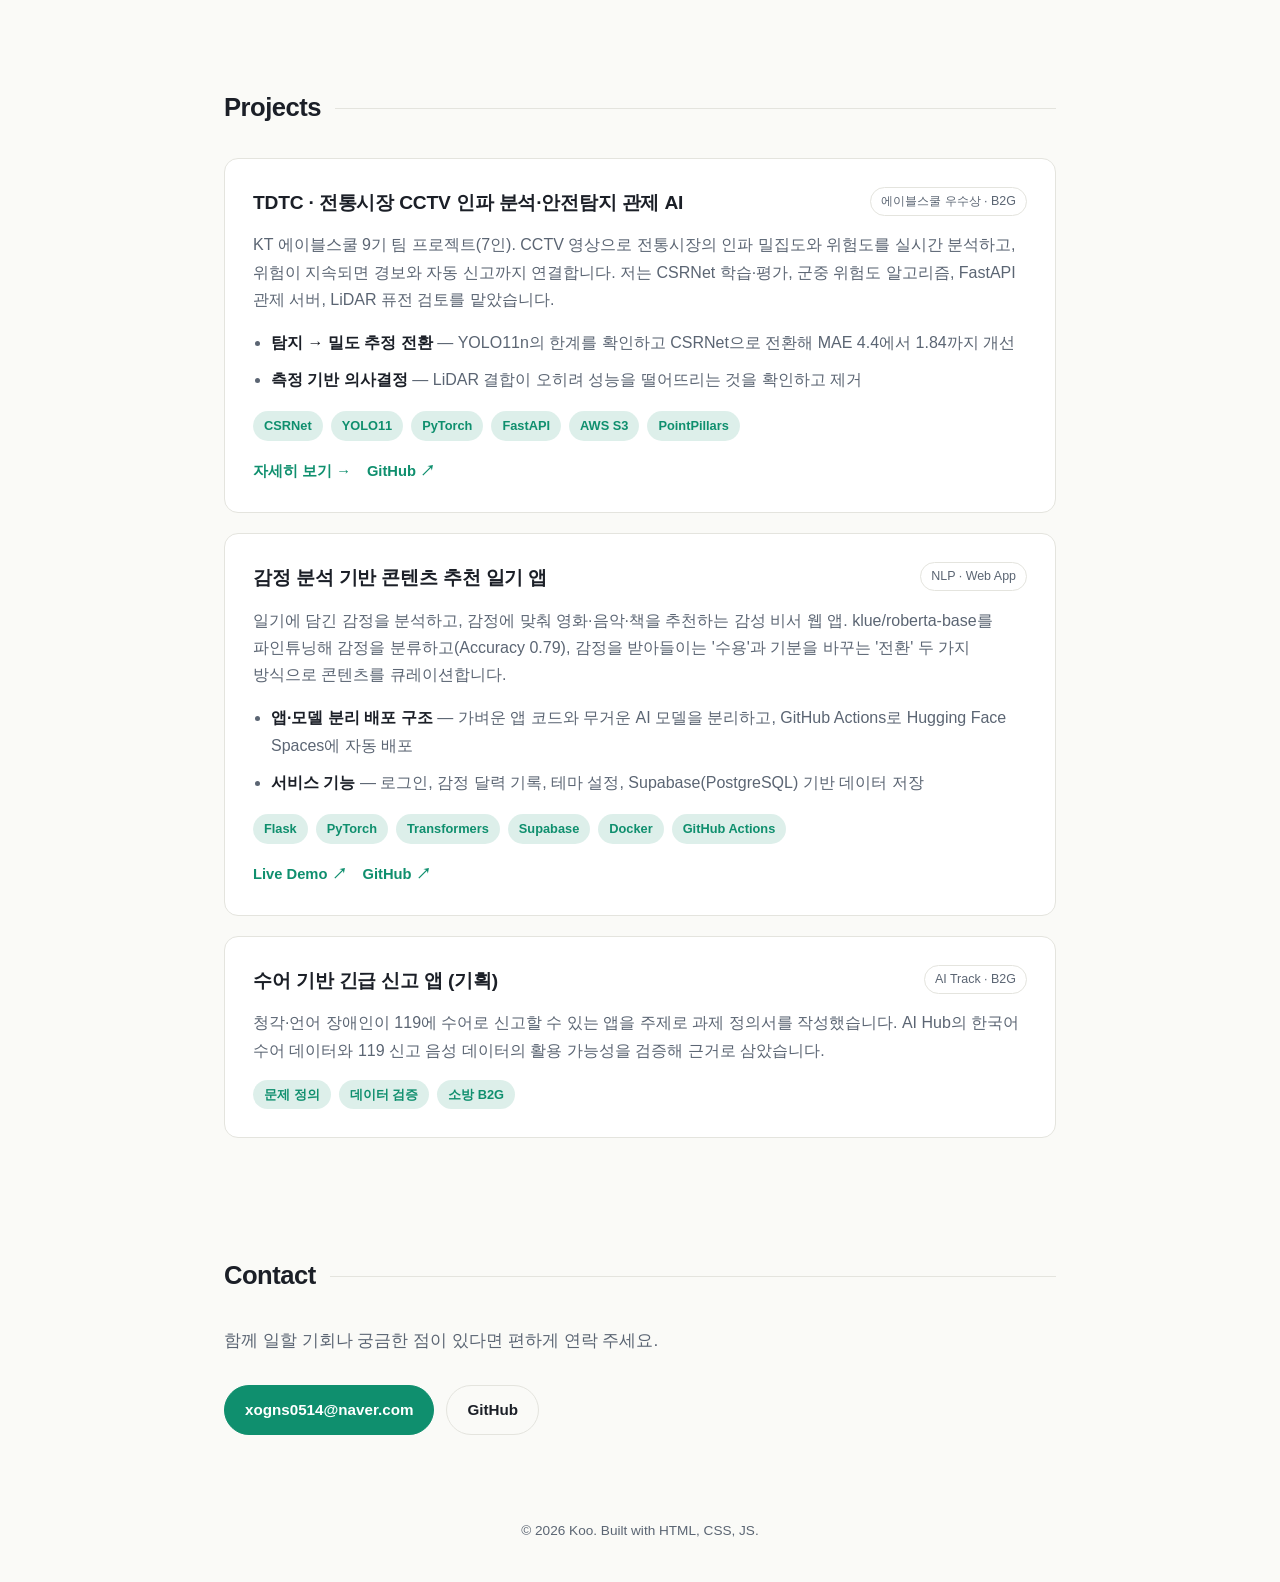
==== commit ba6fa11e: "add TDTC detail page, condense index card Co-Authored-By: Claude Sonnet 5.5 <noreply@anthropic.com> " ====
--- a/index.html
+++ b/index.html
@@ -65,7 +65,7 @@
       <div class="skill-grid">
         <div class="skill-card">
           <h3>Computer Vision</h3>
-          <div class="tags"><span>YOLO11</span><span>CSRNet</span><span>BEV 좌표 변환</span><span>모자이크 비식별화</span></div>
+          <div class="tags"><span>YOLO11</span><span>CSRNet</span><span>PointPillars (LiDAR)</span><span>모자이크 비식별화</span></div>
         </div>
         <div class="skill-card">
           <h3>ML / Training</h3>
@@ -88,35 +88,21 @@
 
       <article class="project featured">
         <div class="project-head">
-          <h3>TDTC · 전통시장 CCTV AI 혼잡도·위험도 분석 서버</h3>
-          <span class="badge">Smart City · B2G</span>
+          <h3>TDTC · 전통시장 CCTV 인파 분석·안전탐지 관제 AI</h3>
+          <span class="badge">에이블스쿨 우수상 · B2G</span>
         </div>
         <p class="summary">
-          망원시장 3개 구역의 CCTV 영상을 실시간으로 분석해 인파 밀집도와 구역별 위험도(CRI)를 계산하고,
-          위험 감지 시 비상 클립과 알람을 백엔드로 전달하는 AI 분석 서버. 8개의 B2B/B2G 후보 아이디어를 비교한 끝에
-          중대재해처벌법이라는 규제 근거와 명확한 고객 예산, 2개월 내 구현 가능성을 기준으로 선정했습니다.
+          KT 에이블스쿨 9기 팀 프로젝트(7인). CCTV 영상으로 전통시장의 인파 밀집도와 위험도를 실시간 분석하고,
+          위험이 지속되면 경보와 자동 신고까지 연결합니다. 저는 CSRNet 학습·평가, 군중 위험도 알고리즘,
+          FastAPI 관제 서버, LiDAR 퓨전 검토를 맡았습니다.
         </p>
         <ul class="points">
-          <li>
-            <strong>실시간 비전 AI 추론</strong> —
-            YOLO11n으로 보행자를 검출하며 모자이크 비식별화를 적용하고, CSRNet 밀도 추정과 BEV(조감도) 좌표 변환으로
-            인파 밀집도를 산출. RTX 4060 환경에서 30 FPS 추론·스트리밍
-          </li>
-          <li>
-            <strong>2-Track 파이프라인 설계</strong> —
-            실시간 관제(MJPEG·WebSocket, Cloudflare Tunnel)와 아카이빙(1분 단위 모자이크 영상은 S3, 메트릭은 백엔드를 거쳐 RDS PostgreSQL)을 분리
-          </li>
-          <li>
-            <strong>위험 감지와 알람 연동</strong> —
-            위험 감지 시 35초 원형 버퍼로 비상 클립을 만들어 S3에 저장하고, Webhook으로 백엔드에 알람 이력 전달
-          </li>
-          <li>
-            <strong>팀 협업 구조</strong> —
-            AI 서버, 백엔드, 프론트엔드, 시뮬레이션이 REST API·WebSocket으로 연결된 다중 팀 파이프라인에서 AI 서버 개발
-          </li>
+          <li><strong>탐지 → 밀도 추정 전환</strong> — YOLO11n의 한계를 확인하고 CSRNet으로 전환해 MAE 4.4에서 1.84까지 개선</li>
+          <li><strong>측정 기반 의사결정</strong> — LiDAR 결합이 오히려 성능을 떨어뜨리는 것을 확인하고 제거</li>
         </ul>
-        <div class="tags"><span>YOLO11</span><span>CSRNet</span><span>PyTorch</span><span>FastAPI</span><span>AWS S3 · RDS</span><span>Cloudflare Tunnel</span></div>
+        <div class="tags"><span>CSRNet</span><span>YOLO11</span><span>PyTorch</span><span>FastAPI</span><span>AWS S3</span><span>PointPillars</span></div>
         <div class="links">
+          <a href="projects/tdtc.html" class="link">자세히 보기 →</a>
           <a href="https://github.com/StrongestTeam10/TDTC-AI-CCTV" class="link" target="_blank" rel="noopener">GitHub ↗</a>
         </div>
       </article>
--- a/style.css
+++ b/style.css
@@ -144,3 +144,52 @@
   .project { padding: 20px; }
   .facts li { flex-direction: column; gap: 2px; }
 }
+
+/* ===== DETAIL PAGE ===== */
+.detail { max-width: 820px; }
+.back-link { display: inline-block; margin: 36px 0 8px; color: var(--muted); font-size: 0.92rem; }
+.back-link:hover { color: var(--accent); }
+.detail-hero { padding: 24px 0 8px; }
+.detail-hero h1 { font-size: clamp(1.7rem, 4.5vw, 2.4rem); line-height: 1.3; letter-spacing: -0.03em; margin: 10px 0 18px; }
+.detail-hero .sub { color: var(--muted); font-size: 1.05rem; max-width: 680px; }
+.chips { display: flex; flex-wrap: wrap; gap: 8px; margin-top: 18px; }
+.chips span { font-size: 0.82rem; padding: 5px 12px; border-radius: 999px; border: 1px solid var(--border); color: var(--muted); }
+.chips .hl { border-color: var(--accent); color: var(--accent); font-weight: 600; }
+.detail section { padding: 56px 0 8px; }
+.detail h3 { font-size: 1.1rem; margin: 28px 0 10px; letter-spacing: -0.01em; }
+.detail p { color: var(--muted); margin-bottom: 12px; }
+.detail p strong, .detail li strong { color: var(--text); }
+.detail ul.plain { margin: 0 0 12px 18px; color: var(--muted); display: grid; gap: 8px; }
+.callout {
+  background: var(--surface); border: 1px solid var(--border); border-left: 3px solid var(--accent);
+  border-radius: var(--radius); padding: 16px 20px; margin: 18px 0; color: var(--muted);
+}
+.callout strong { color: var(--text); }
+.two-col { display: grid; grid-template-columns: repeat(auto-fit, minmax(240px, 1fr)); gap: 16px; margin: 16px 0; }
+.box { background: var(--surface); border: 1px solid var(--border); border-radius: var(--radius); padding: 18px 20px; }
+.box h4 { font-size: 0.98rem; margin-bottom: 8px; }
+.box p, .box li { color: var(--muted); font-size: 0.93rem; }
+.box ul { margin-left: 18px; display: grid; gap: 4px; }
+.flow { display: flex; flex-wrap: wrap; align-items: stretch; gap: 8px; margin: 16px 0; }
+.flow .node {
+  flex: 1 1 130px; background: var(--surface); border: 1px solid var(--border);
+  border-radius: 12px; padding: 12px 14px; font-size: 0.88rem; text-align: center; color: var(--text);
+}
+.flow .node small { display: block; color: var(--muted); font-size: 0.76rem; margin-top: 2px; }
+.flow .arrow { align-self: center; color: var(--muted); }
+.flow .node.hl { border-color: var(--accent); }
+.flow .node.out { border-style: dashed; color: var(--muted); }
+.steps { list-style: none; display: grid; gap: 12px; margin: 16px 0; counter-reset: s; }
+.steps li { counter-increment: s; position: relative; padding: 14px 18px 14px 54px; background: var(--surface); border: 1px solid var(--border); border-radius: var(--radius); color: var(--muted); font-size: 0.94rem; }
+.steps li::before { content: counter(s); position: absolute; left: 16px; top: 14px; width: 26px; height: 26px; border-radius: 50%; background: var(--accent); color: var(--accent-ink); font-weight: 700; font-size: 0.85rem; display: grid; place-items: center; }
+.steps li b { color: var(--text); }
+.stat-row { display: grid; grid-template-columns: repeat(auto-fit, minmax(150px, 1fr)); gap: 12px; margin: 16px 0; }
+.stat { background: var(--surface); border: 1px solid var(--border); border-radius: var(--radius); padding: 14px 16px; }
+.stat .n { font-size: 1.5rem; font-weight: 800; letter-spacing: -0.02em; color: var(--accent); }
+.stat .l { color: var(--muted); font-size: 0.82rem; }
+.table-wrap { overflow-x: auto; margin: 14px 0; }
+table.spec { width: 100%; border-collapse: collapse; font-size: 0.9rem; }
+table.spec th, table.spec td { text-align: left; padding: 10px 12px; border-bottom: 1px solid var(--border); color: var(--muted); vertical-align: top; }
+table.spec th { color: var(--text); font-weight: 700; white-space: nowrap; }
+.more-link { display: inline-block; margin-top: 14px; color: var(--accent); font-weight: 600; font-size: 0.92rem; }
+.more-link:hover { text-decoration: underline; }
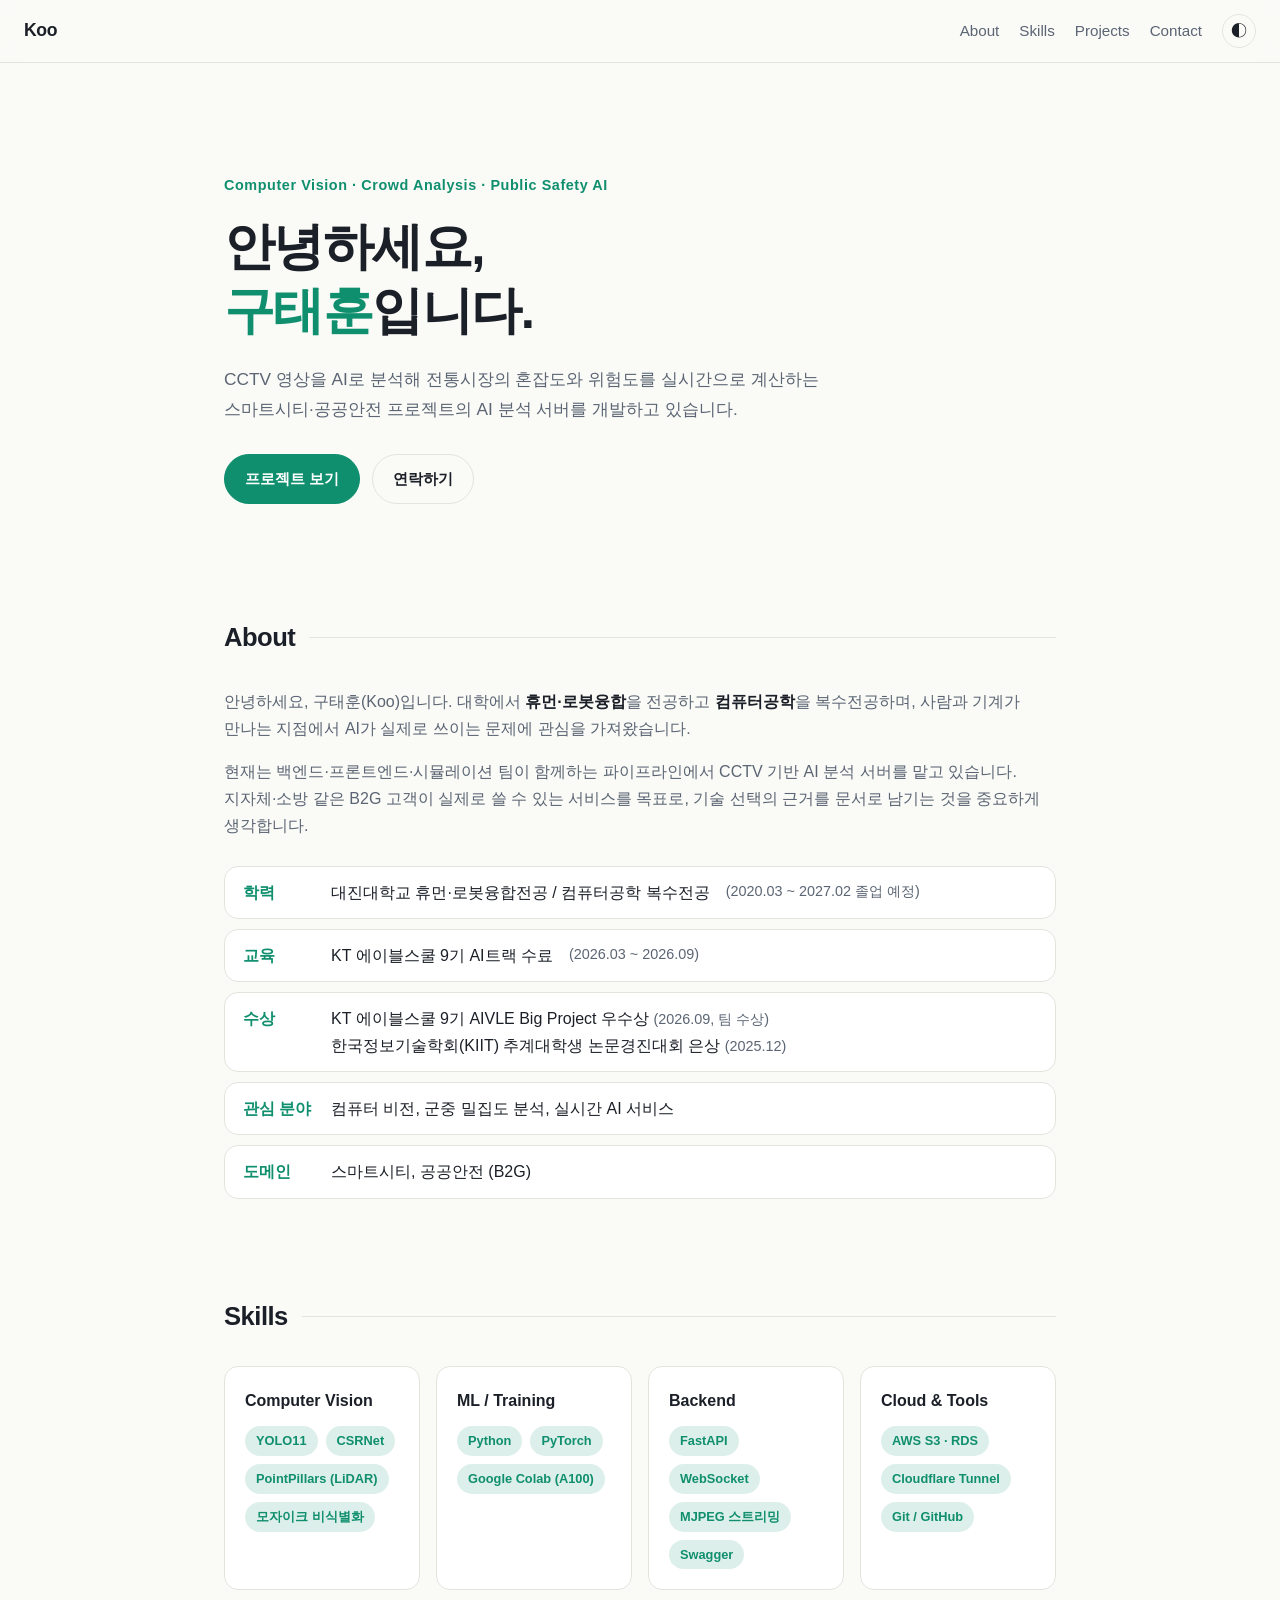
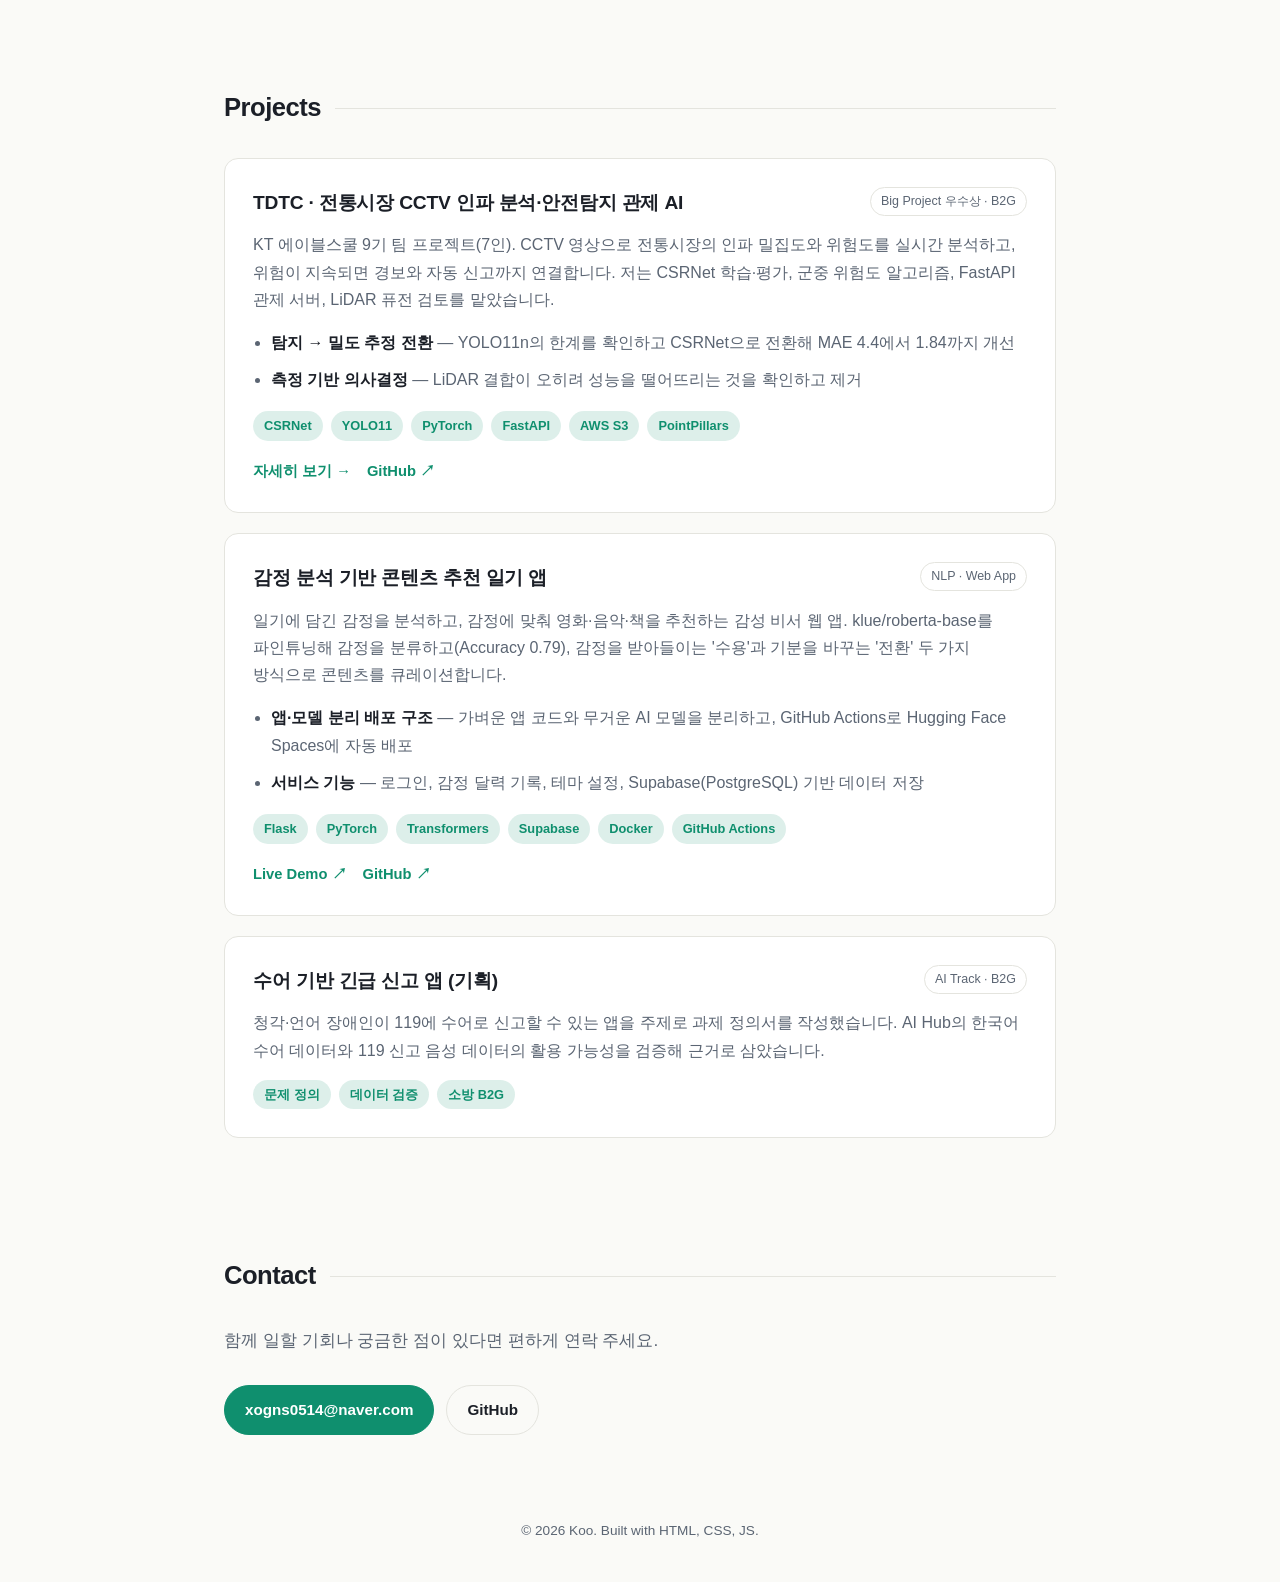
==== commit 533867b4: "fix award wording: AIVLE Big Project 우수상 (team, 2026.09) Co-Authored-By: Claude Sonnet 5.5 <noreply@" ====
--- a/index.html
+++ b/index.html
@@ -53,7 +53,7 @@
       <ul class="facts">
         <li><span>학력</span>대진대학교 휴먼·로봇융합전공 / 컴퓨터공학 복수전공 <em>(2020.03 ~ 2027.02 졸업 예정)</em></li>
         <li><span>교육</span>KT 에이블스쿨 9기 AI트랙 수료 <em>(2026.03 ~ 2026.09)</em></li>
-        <li><span>수상</span><div>KT 에이블스쿨 9기 AI트랙 우수상<br>한국정보기술학회(KIIT) 추계대학생 논문경진대회 은상 <em>(2025.12)</em></div></li>
+        <li><span>수상</span><div>KT 에이블스쿨 9기 AIVLE Big Project 우수상 <em>(2026.09, 팀 수상)</em><br>한국정보기술학회(KIIT) 추계대학생 논문경진대회 은상 <em>(2025.12)</em></div></li>
         <li><span>관심 분야</span>컴퓨터 비전, 군중 밀집도 분석, 실시간 AI 서비스</li>
         <li><span>도메인</span>스마트시티, 공공안전 (B2G)</li>
       </ul>
@@ -89,7 +89,7 @@
       <article class="project featured">
         <div class="project-head">
           <h3>TDTC · 전통시장 CCTV 인파 분석·안전탐지 관제 AI</h3>
-          <span class="badge">에이블스쿨 우수상 · B2G</span>
+          <span class="badge">Big Project 우수상 · B2G</span>
         </div>
         <p class="summary">
           KT 에이블스쿨 9기 팀 프로젝트(7인). CCTV 영상으로 전통시장의 인파 밀집도와 위험도를 실시간 분석하고,
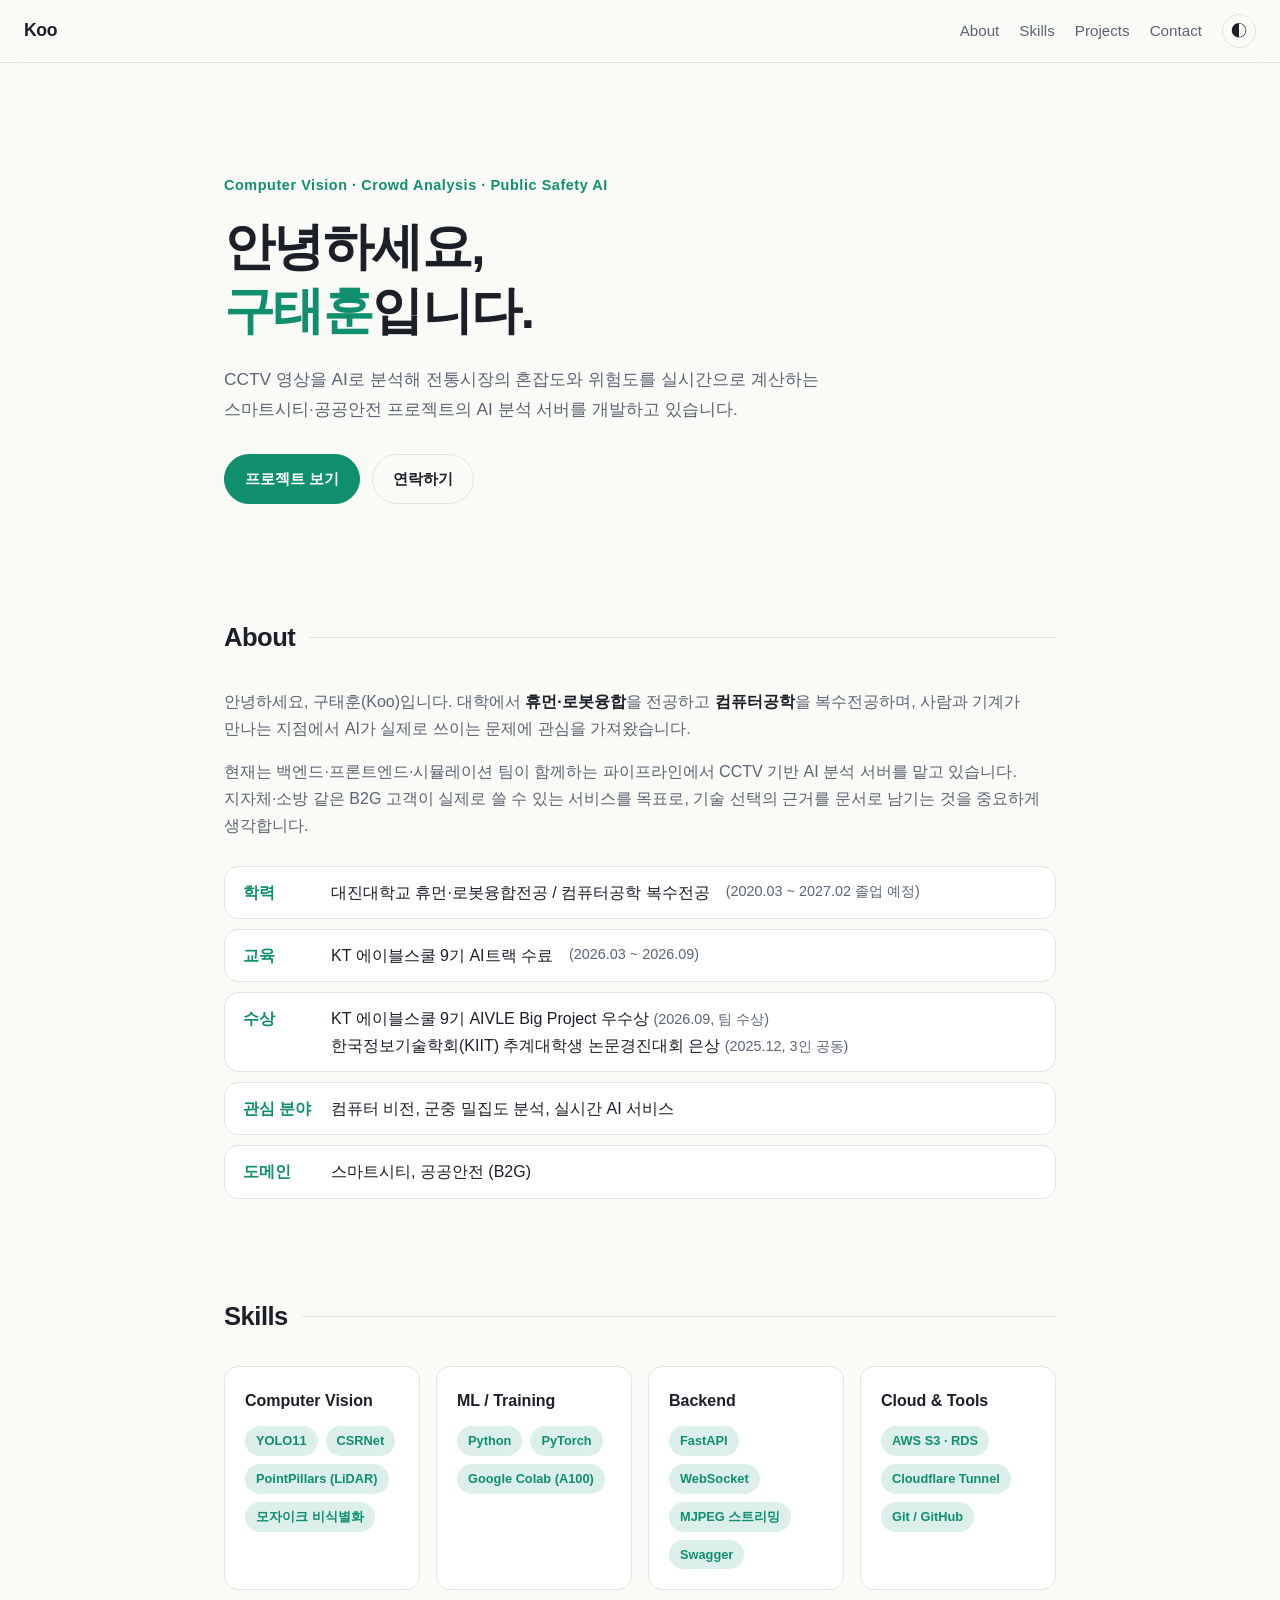
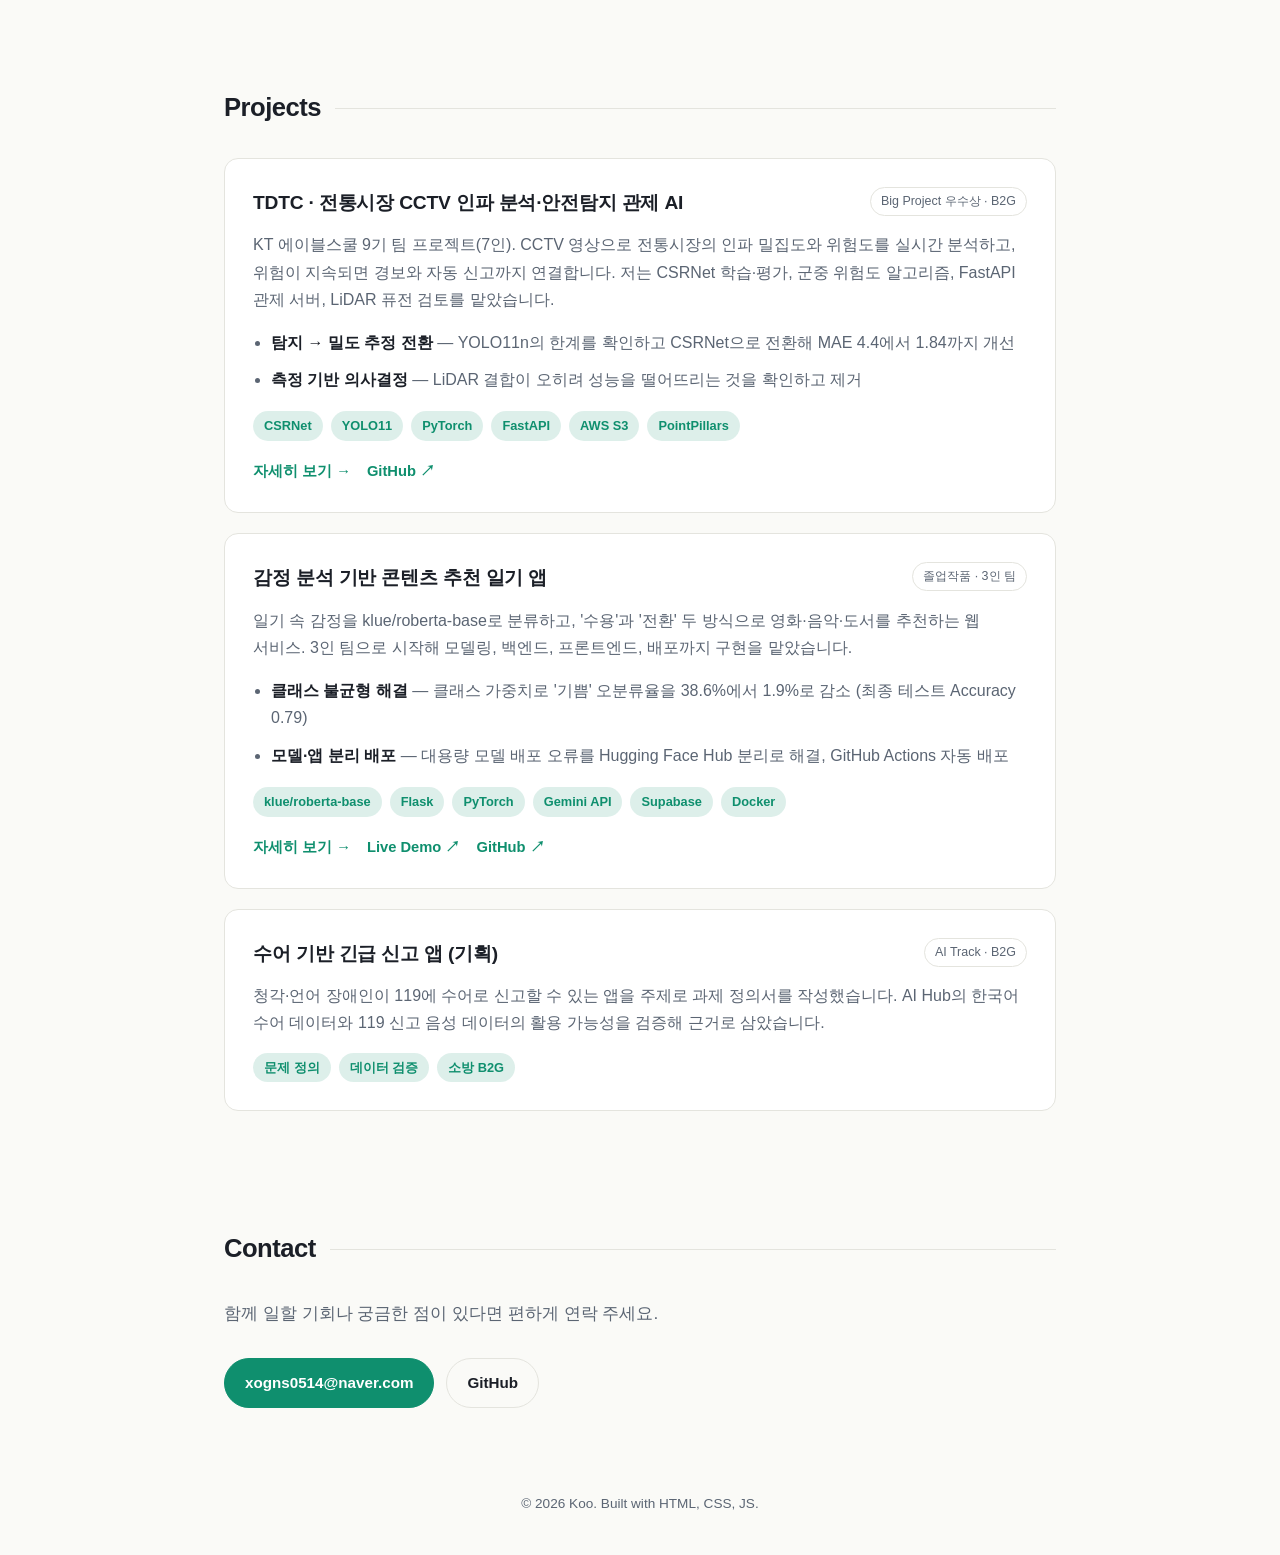
==== commit 7610b1bf: "add Emotion Diary detail page from thesis, update index card and award note Co-Authored-By: Claude S" ====
--- a/index.html
+++ b/index.html
@@ -53,7 +53,7 @@
       <ul class="facts">
         <li><span>학력</span>대진대학교 휴먼·로봇융합전공 / 컴퓨터공학 복수전공 <em>(2020.03 ~ 2027.02 졸업 예정)</em></li>
         <li><span>교육</span>KT 에이블스쿨 9기 AI트랙 수료 <em>(2026.03 ~ 2026.09)</em></li>
-        <li><span>수상</span><div>KT 에이블스쿨 9기 AIVLE Big Project 우수상 <em>(2026.09, 팀 수상)</em><br>한국정보기술학회(KIIT) 추계대학생 논문경진대회 은상 <em>(2025.12)</em></div></li>
+        <li><span>수상</span><div>KT 에이블스쿨 9기 AIVLE Big Project 우수상 <em>(2026.09, 팀 수상)</em><br>한국정보기술학회(KIIT) 추계대학생 논문경진대회 은상 <em>(2025.12, 3인 공동)</em></div></li>
         <li><span>관심 분야</span>컴퓨터 비전, 군중 밀집도 분석, 실시간 AI 서비스</li>
         <li><span>도메인</span>스마트시티, 공공안전 (B2G)</li>
       </ul>
@@ -110,25 +110,19 @@
       <article class="project">
         <div class="project-head">
           <h3>감정 분석 기반 콘텐츠 추천 일기 앱</h3>
-          <span class="badge">NLP · Web App</span>
+          <span class="badge">졸업작품 · 3인 팀</span>
         </div>
         <p class="summary">
-          일기에 담긴 감정을 분석하고, 감정에 맞춰 영화·음악·책을 추천하는 감성 비서 웹 앱.
-          klue/roberta-base를 파인튜닝해 감정을 분류하고(Accuracy 0.79), 감정을 받아들이는 '수용'과
-          기분을 바꾸는 '전환' 두 가지 방식으로 콘텐츠를 큐레이션합니다.
+          일기 속 감정을 klue/roberta-base로 분류하고, '수용'과 '전환' 두 방식으로 영화·음악·도서를 추천하는 웹 서비스.
+          3인 팀으로 시작해 모델링, 백엔드, 프론트엔드, 배포까지 구현을 맡았습니다.
         </p>
         <ul class="points">
-          <li>
-            <strong>앱·모델 분리 배포 구조</strong> —
-            가벼운 앱 코드와 무거운 AI 모델을 분리하고, GitHub Actions로 Hugging Face Spaces에 자동 배포
-          </li>
-          <li>
-            <strong>서비스 기능</strong> —
-            로그인, 감정 달력 기록, 테마 설정, Supabase(PostgreSQL) 기반 데이터 저장
-          </li>
+          <li><strong>클래스 불균형 해결</strong> — 클래스 가중치로 '기쁨' 오분류율을 38.6%에서 1.9%로 감소 (최종 테스트 Accuracy 0.79)</li>
+          <li><strong>모델·앱 분리 배포</strong> — 대용량 모델 배포 오류를 Hugging Face Hub 분리로 해결, GitHub Actions 자동 배포</li>
         </ul>
-        <div class="tags"><span>Flask</span><span>PyTorch</span><span>Transformers</span><span>Supabase</span><span>Docker</span><span>GitHub Actions</span></div>
+        <div class="tags"><span>klue/roberta-base</span><span>Flask</span><span>PyTorch</span><span>Gemini API</span><span>Supabase</span><span>Docker</span></div>
         <div class="links">
+          <a href="projects/emotion-diary.html" class="link">자세히 보기 →</a>
           <a href="https://huggingface.co/spaces/taehoon222/emotion-chatbot-app" class="link" target="_blank" rel="noopener">Live Demo ↗</a>
           <a href="https://github.com/kootaeng2/Emotion-Chatbot-App" class="link" target="_blank" rel="noopener">GitHub ↗</a>
         </div>
--- a/style.css
+++ b/style.css
@@ -193,3 +193,5 @@
 table.spec th { color: var(--text); font-weight: 700; white-space: nowrap; }
 .more-link { display: inline-block; margin-top: 14px; color: var(--accent); font-weight: 600; font-size: 0.92rem; }
 .more-link:hover { text-decoration: underline; }
+
+.two-col.even { grid-template-columns: repeat(auto-fit, minmax(320px, 1fr)); }
